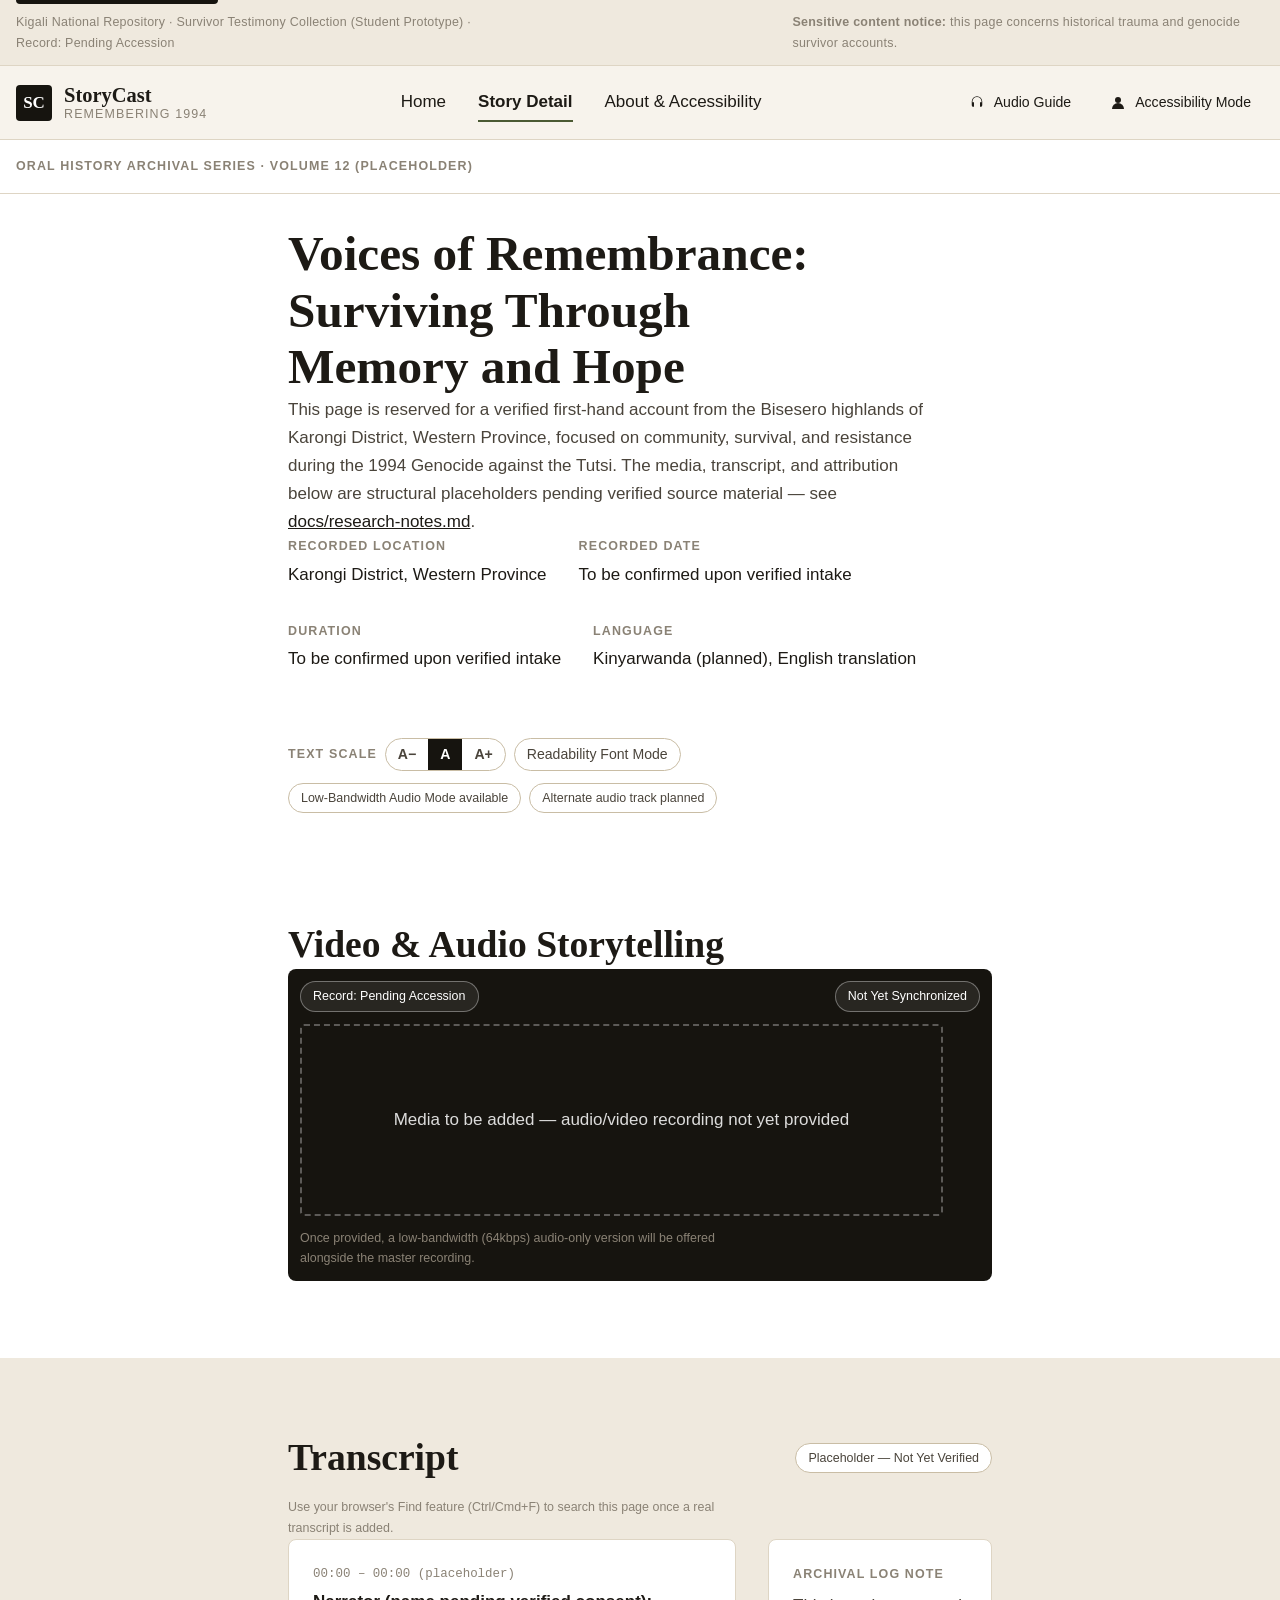
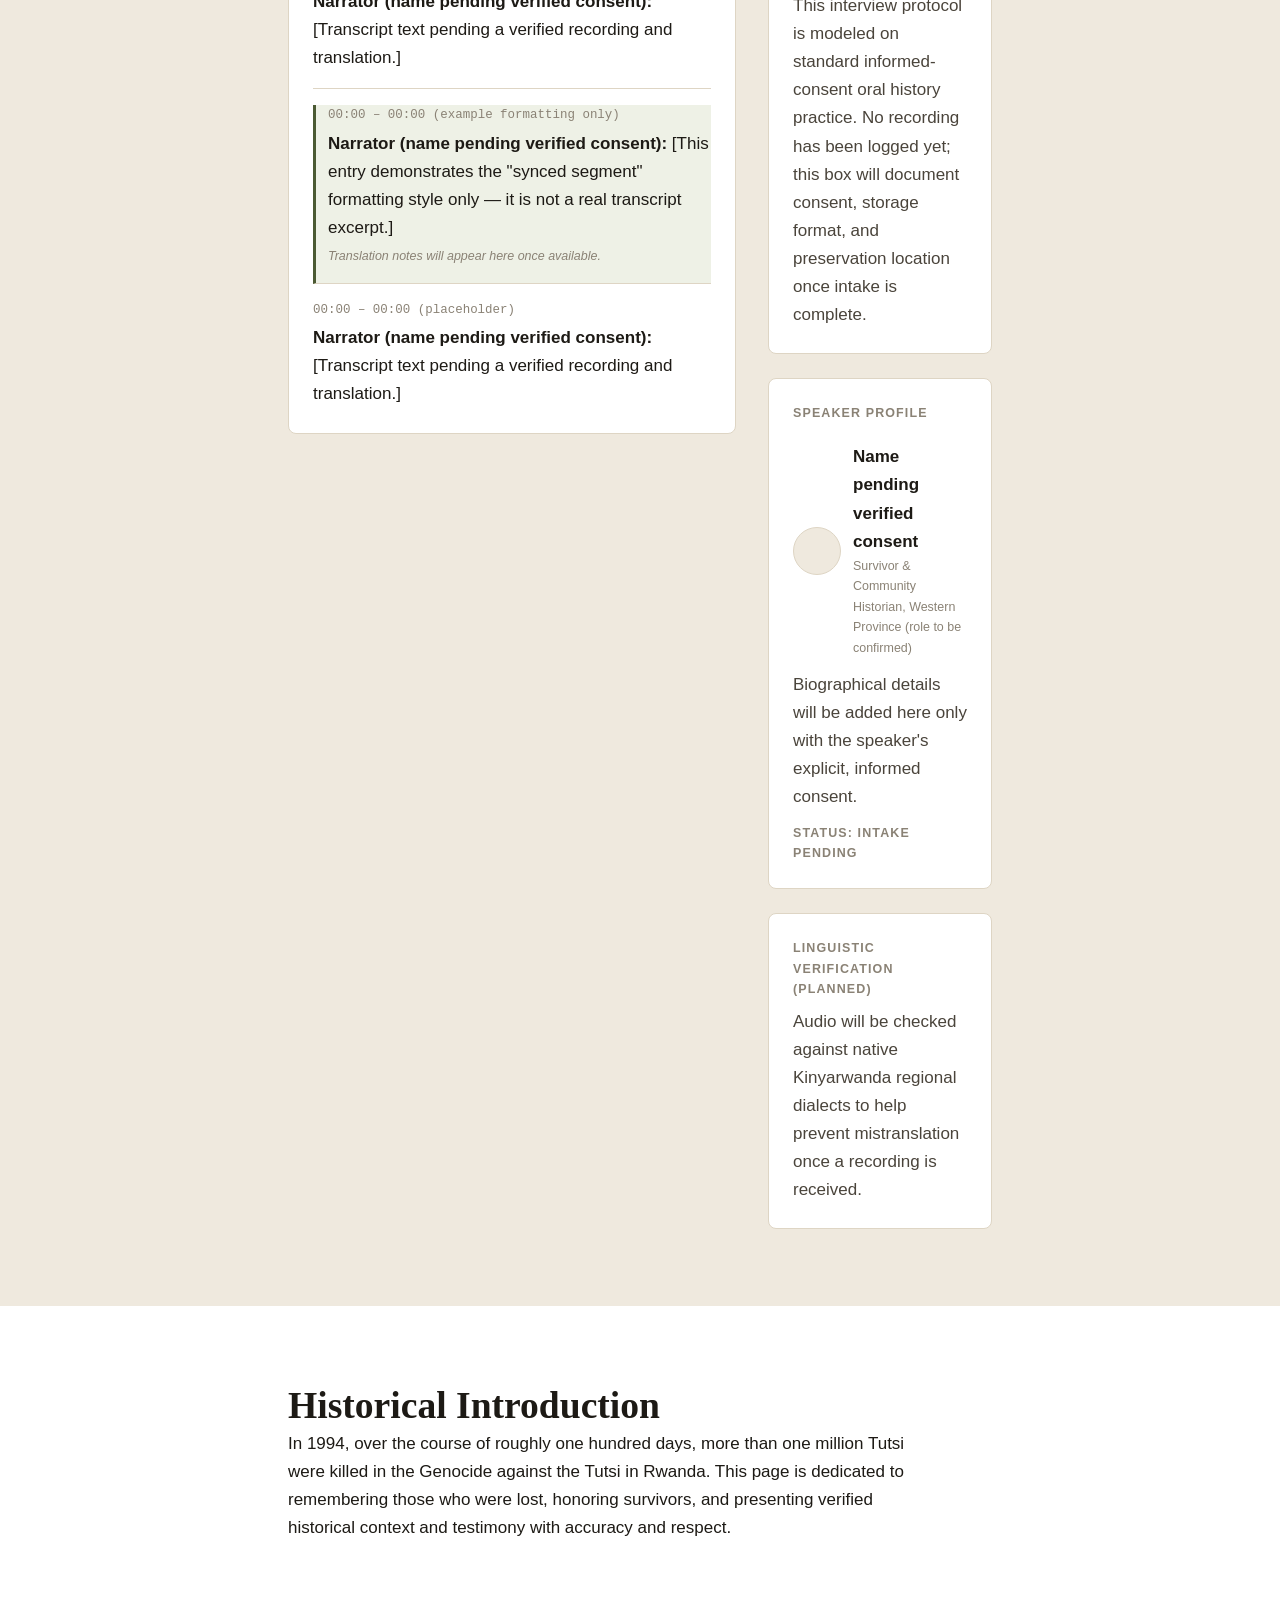
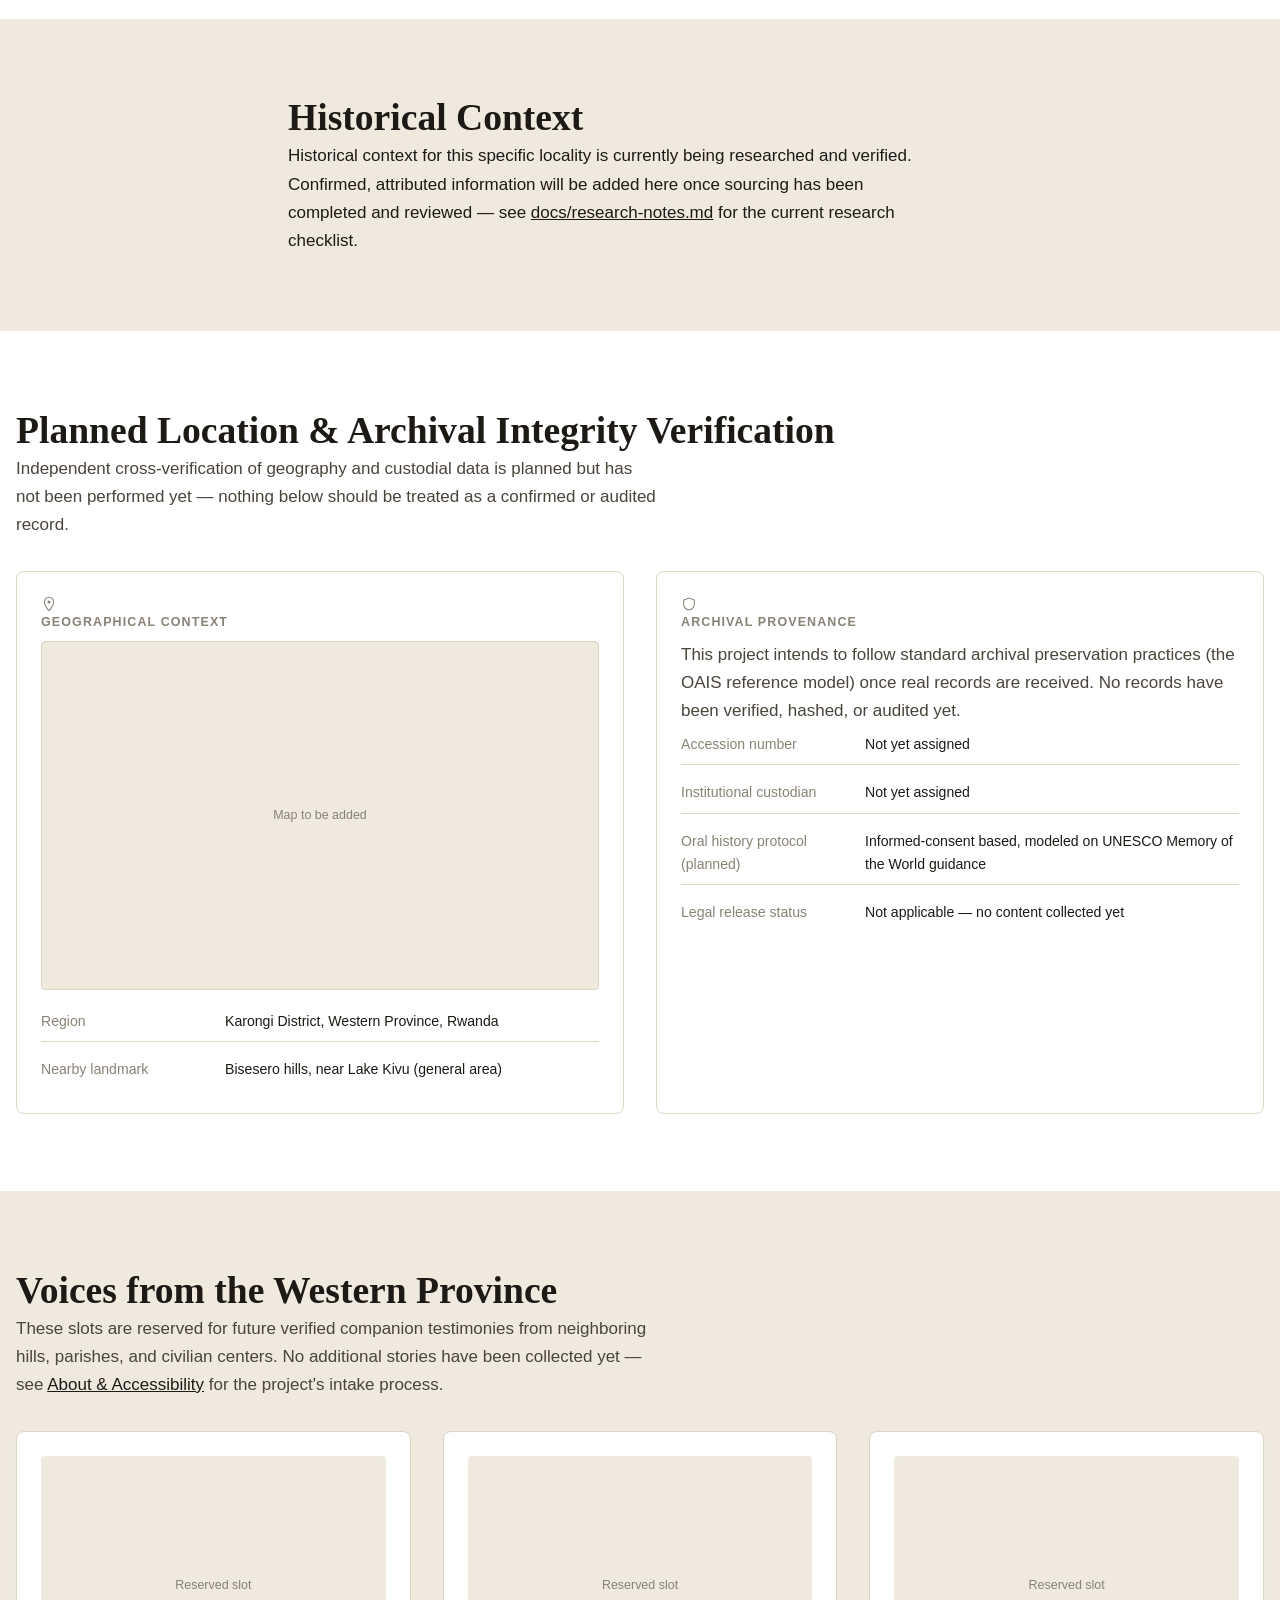
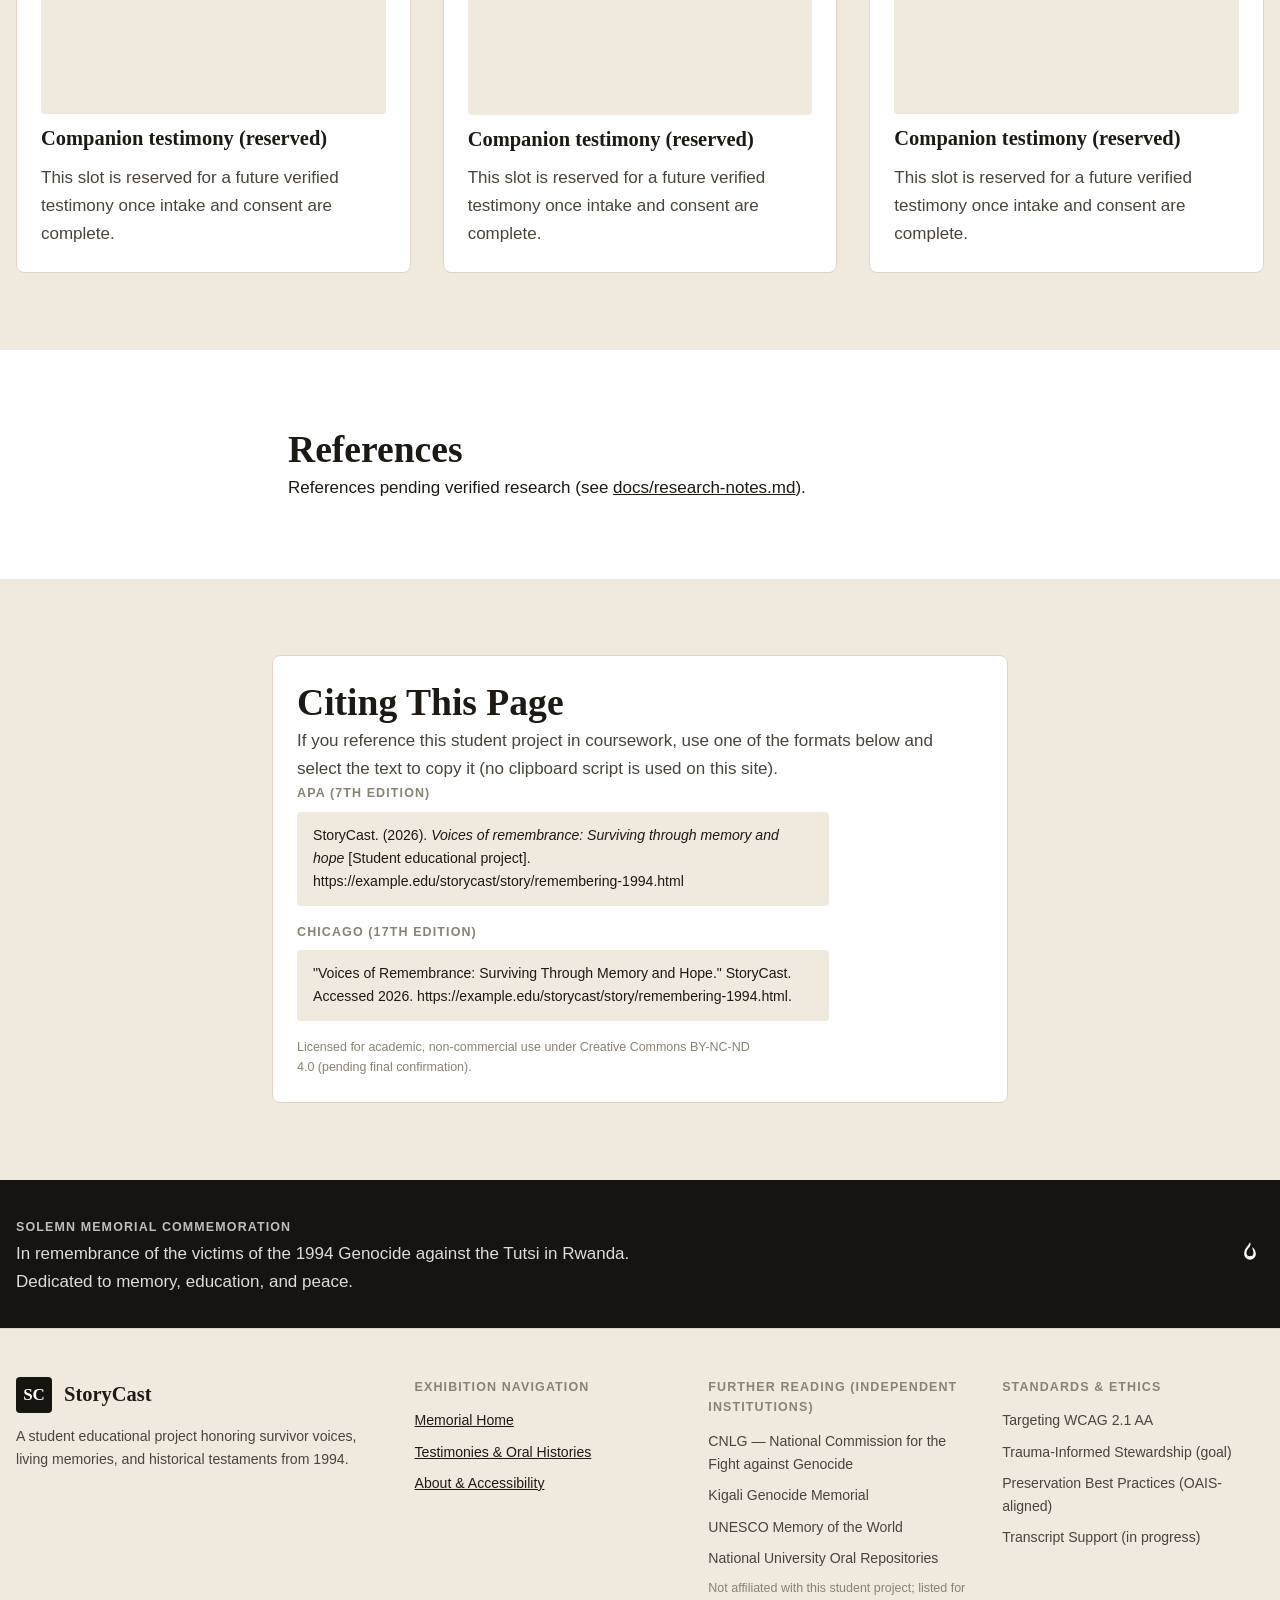
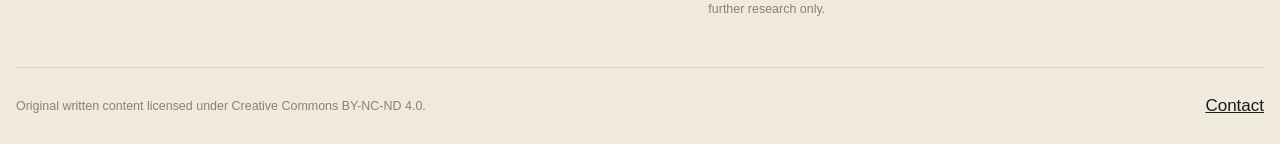
==== story/remembering-1994.html @ 451eb9bd "Genocide story casting" ====
<!DOCTYPE html>
<html lang="en">
<head>
  <meta charset="UTF-8">
  <meta name="viewport" content="width=device-width, initial-scale=1.0">
  <title>Voices of Remembrance: Surviving Through Memory and Hope — StoryCast</title>
  <meta name="description" content="Story Detail page for StoryCast: historical context, a prepared audio/video storytelling section, and a transcript template for a verified first-hand account from the 1994 Genocide against the Tutsi in Rwanda.">
  <link rel="stylesheet" href="../css/main.css">
</head>
<body>
  <a class="skip-link" href="#main-content">Skip to main content</a>

  <svg aria-hidden="true" focusable="false" class="sr-only">
    <symbol id="icon-headphones" viewBox="0 0 24 24"><path d="M12 3a7 7 0 0 0-7 7v5a2 2 0 0 0 2 2h1v-6H6v-1a6 6 0 0 1 12 0v1h-2v6h1a2 2 0 0 0 2-2v-5a7 7 0 0 0-7-7Z" fill="currentColor"/></symbol>
    <symbol id="icon-user" viewBox="0 0 24 24"><circle cx="12" cy="8" r="4" fill="currentColor"/><path d="M4 20a8 8 0 0 1 16 0Z" fill="currentColor"/></symbol>
    <symbol id="icon-play" viewBox="0 0 24 24"><path d="M8 5v14l11-7Z" fill="currentColor"/></symbol>
    <symbol id="icon-mappin" viewBox="0 0 24 24"><path d="M12 22s7-7.5 7-13a7 7 0 0 0-14 0c0 5.5 7 13 7 13Z" stroke="currentColor" stroke-width="1.6" fill="none"/><circle cx="12" cy="9" r="2.3" fill="currentColor"/></symbol>
    <symbol id="icon-shield" viewBox="0 0 24 24"><path d="M12 3 4 6v6c0 5 3.5 8 8 9 4.5-1 8-4 8-9V6Z" stroke="currentColor" stroke-width="1.6" fill="none"/></symbol>
    <symbol id="icon-mail" viewBox="0 0 24 24"><path d="M3 5h18v14H3Zm0 0 9 7 9-7" stroke="currentColor" stroke-width="1.6" fill="none"/></symbol>
    <symbol id="icon-flame" viewBox="0 0 24 24"><path d="M12 2c2 4-3 5-3 9a3 3 0 0 0 6 0c0-2-1-3-1-5 1 1 3 3 3 6a5 5 0 0 1-10 0c0-5 3-6 5-10Z" fill="currentColor"/></symbol>
  </svg>

  <div class="ribbon">
    <div class="ribbon__inner container">
      <p class="ribbon__text">Kigali National Repository · Survivor Testimony Collection (Student Prototype) · Record: Pending Accession</p>
      <p class="ribbon__text"><strong>Sensitive content notice:</strong> this page concerns historical trauma and genocide survivor accounts.</p>
    </div>
  </div>

  <header class="site-header">
    <div class="site-header__inner container">
      <a class="brand" href="../index.html">
        <span class="brand__mark" aria-hidden="true">SC</span>
        <span class="brand__text">
          <span class="brand__name">StoryCast</span>
          <span class="brand__subtitle">Remembering 1994</span>
        </span>
      </a>
      <nav class="site-nav" aria-label="Primary">
        <ul class="site-nav__list">
          <li><a class="site-nav__link" href="../index.html">Home</a></li>
          <li><a class="site-nav__link" href="remembering-1994.html" aria-current="page">Story Detail</a></li>
          <li><a class="site-nav__link" href="../about.html">About &amp; Accessibility</a></li>
        </ul>
      </nav>
      <div class="header-utilities">
        <a class="utility-link" href="#media-player">
          <svg class="icon" width="18" height="18" aria-hidden="true"><use href="#icon-headphones"></use></svg>
          Audio Guide
        </a>
        <input type="checkbox" id="a11y-mode-toggle" class="control-input">
        <label class="utility-link" for="a11y-mode-toggle">
          <svg class="icon" width="18" height="18" aria-hidden="true"><use href="#icon-user"></use></svg>
          Accessibility Mode
        </label>
      </div>
    </div>
  </header>

  <main id="main-content">
    <div class="breadcrumb container">
      <p class="label">Oral History Archival Series · Volume 12 (placeholder)</p>
    </div>

    <!-- Story title -->
    <section class="section section--tight container container--narrow" aria-labelledby="story-heading">
      <h1 id="story-heading">Voices of Remembrance: Surviving Through Memory and Hope</h1>
      <p class="hero__lead">
        This page is reserved for a verified first-hand account from the
        Bisesero highlands of Karongi District, Western Province, focused on
        community, survival, and resistance during the 1994 Genocide against
        the Tutsi. The media, transcript, and attribution below are
        structural placeholders pending verified source material — see
        <a href="../docs/research-notes.md">docs/research-notes.md</a>.
      </p>
      <dl class="story-meta">
        <div class="story-meta__item">
          <dt class="label">Recorded Location</dt>
          <dd>Karongi District, Western Province</dd>
        </div>
        <div class="story-meta__item">
          <dt class="label">Recorded Date</dt>
          <dd>To be confirmed upon verified intake</dd>
        </div>
        <div class="story-meta__item">
          <dt class="label">Duration</dt>
          <dd>To be confirmed upon verified intake</dd>
        </div>
        <div class="story-meta__item">
          <dt class="label">Language</dt>
          <dd>Kinyarwanda (planned), English translation</dd>
        </div>
      </dl>
    </section>

    <!-- Accessibility controls -->
    <section class="section--tight container container--narrow">
      <div class="accessibility-controls">
        <div class="accessibility-controls__group">
          <span class="label" id="text-scale-label">Text Scale</span>
          <div class="segmented-control" role="radiogroup" aria-labelledby="text-scale-label">
            <input type="radio" name="text-scale" id="text-scale-sm" class="control-input">
            <label class="segmented-control__label" for="text-scale-sm">A−</label>
            <input type="radio" name="text-scale" id="text-scale-md" class="control-input" checked>
            <label class="segmented-control__label" for="text-scale-md">A</label>
            <input type="radio" name="text-scale" id="text-scale-lg" class="control-input">
            <label class="segmented-control__label" for="text-scale-lg">A+</label>
          </div>
          <input type="checkbox" id="readable-font-toggle" class="control-input">
          <label class="toggle-chip" for="readable-font-toggle">Readability Font Mode</label>
        </div>
        <div class="accessibility-controls__group">
          <span class="chip">Low-Bandwidth Audio Mode available</span>
          <span class="chip">Alternate audio track planned</span>
        </div>
      </div>
    </section>

    <!-- Media player -->
    <section class="section container container--narrow" aria-labelledby="media-heading" id="media-player">
      <h2 id="media-heading">Video &amp; Audio Storytelling</h2>
      <div class="media-player">
        <div class="media-panel">
          <div class="media-panel__badges">
            <span class="chip chip--on-dark">Record: Pending Accession</span>
            <span class="chip chip--on-dark">Not Yet Synchronized</span>
          </div>
          <p class="media-placeholder">Media to be added — audio/video recording not yet provided</p>
          <!--
            TODO (media): Insert the verified video source once provided.
            TODO (captions): Add a WebVTT caption file to ../assets/captions/
            and reference it via the <track> element below. Do not enable
            this markup until both files are verified.

            <video controls preload="metadata" poster="../assets/images/TODO-poster.jpg">
              <source src="../assets/video/TODO-remembering-1994.mp4" type="video/mp4">
              <track kind="captions" src="../assets/captions/TODO-remembering-1994.vtt" srclang="en" label="English captions" default>
              <p>Your browser does not support the video element. A full transcript is available below.</p>
            </video>

            TODO (audio alternative):
            <audio controls preload="metadata">
              <source src="../assets/audio/TODO-remembering-1994.mp3" type="audio/mpeg">
              <p>Your browser does not support the audio element. A full transcript is available below.</p>
            </audio>
          -->
          <p class="media-panel__note">
            <span>Once provided, a low-bandwidth (64kbps) audio-only version will be offered alongside the master recording.</span>
          </p>
        </div>
      </div>
    </section>

    <!-- Transcript -->
    <section class="section section--muted" aria-labelledby="transcript-heading">
      <div class="container container--narrow">
        <div class="section-kicker">
          <h2 id="transcript-heading">Transcript</h2>
          <span class="chip">Placeholder — Not Yet Verified</span>
        </div>
        <p class="transcript__find-hint">Use your browser's Find feature (Ctrl/Cmd+F) to search this page once a real transcript is added.</p>

        <div class="transcript-layout">
          <div class="transcript">
            <div class="transcript__body">
              <article class="transcript__entry">
                <span class="transcript__time">00:00 – 00:00 (placeholder)</span>
                <p><span class="transcript__speaker">Narrator (name pending verified consent):</span> [Transcript text pending a verified recording and translation.]</p>
              </article>
              <article class="transcript__entry transcript__entry--synced">
                <span class="transcript__time">00:00 – 00:00 (example formatting only)</span>
                <p><span class="transcript__speaker">Narrator (name pending verified consent):</span> [This entry demonstrates the "synced segment" formatting style only — it is not a real transcript excerpt.]</p>
                <span class="transcript__translation-note">Translation notes will appear here once available.</span>
              </article>
              <article class="transcript__entry">
                <span class="transcript__time">00:00 – 00:00 (placeholder)</span>
                <p><span class="transcript__speaker">Narrator (name pending verified consent):</span> [Transcript text pending a verified recording and translation.]</p>
              </article>
            </div>
          </div>

          <div class="transcript-layout__aside">
            <aside class="aside-box" aria-labelledby="archival-log-title">
              <p class="aside-box__title" id="archival-log-title">Archival Log Note</p>
              <p class="card__text">
                This interview protocol is modeled on standard informed-consent
                oral history practice. No recording has been logged yet; this
                box will document consent, storage format, and preservation
                location once intake is complete.
              </p>
            </aside>

            <aside class="aside-box speaker-profile" aria-labelledby="speaker-profile-title">
              <p class="aside-box__title" id="speaker-profile-title">Speaker Profile</p>
              <div class="speaker-profile__header">
                <span class="speaker-profile__avatar" aria-hidden="true"></span>
                <div>
                  <p class="speaker-profile__name">Name pending verified consent</p>
                  <p class="speaker-profile__role">Survivor &amp; Community Historian, Western Province (role to be confirmed)</p>
                </div>
              </div>
              <p class="card__text">
                Biographical details will be added here only with the
                speaker's explicit, informed consent.
              </p>
              <p class="label">Status: intake pending</p>
            </aside>

            <aside class="aside-box" aria-labelledby="linguistic-verification-title">
              <p class="aside-box__title" id="linguistic-verification-title">Linguistic Verification (Planned)</p>
              <p class="card__text">
                Audio will be checked against native Kinyarwanda regional
                dialects to help prevent mistranslation once a recording is
                received.
              </p>
            </aside>
          </div>
        </div>
      </div>
    </section>

    <!-- Historical introduction & context -->
    <section class="section container container--narrow" aria-labelledby="intro-heading">
      <h2 id="intro-heading">Historical Introduction</h2>
      <p>
        In 1994, over the course of roughly one hundred days, more than one
        million Tutsi were killed in the Genocide against the Tutsi in
        Rwanda. This page is dedicated to remembering those who were lost,
        honoring survivors, and presenting verified historical context and
        testimony with accuracy and respect.
      </p>
    </section>

    <section class="section section--muted" id="context" aria-labelledby="context-heading">
      <div class="container container--narrow">
        <h2 id="context-heading">Historical Context</h2>
        <p>
          Historical context for this specific locality is currently being
          researched and verified. Confirmed, attributed information will be
          added here once sourcing has been completed and reviewed — see
          <a href="../docs/research-notes.md">docs/research-notes.md</a> for
          the current research checklist.
        </p>
      </div>
    </section>

    <!-- Verification -->
    <section class="section container" aria-labelledby="verify-heading">
      <h2 id="verify-heading">Planned Location &amp; Archival Integrity Verification</h2>
      <p class="hero__lead">
        Independent cross-verification of geography and custodial data is
        planned but has not been performed yet — nothing below should be
        treated as a confirmed or audited record.
      </p>
      <div class="verify-grid">
        <div class="aside-box">
          <p class="aside-box__title">
            <svg class="icon" width="16" height="16" aria-hidden="true"><use href="#icon-mappin"></use></svg>
            Geographical Context
          </p>
          <div class="verify-card__map">Map to be added</div>
          <dl class="meta-list">
            <div class="meta-list__row"><dt>Region</dt><dd>Karongi District, Western Province, Rwanda</dd></div>
            <div class="meta-list__row"><dt>Nearby landmark</dt><dd>Bisesero hills, near Lake Kivu (general area)</dd></div>
          </dl>
        </div>
        <div class="aside-box">
          <p class="aside-box__title">
            <svg class="icon" width="16" height="16" aria-hidden="true"><use href="#icon-shield"></use></svg>
            Archival Provenance
          </p>
          <p class="card__text">
            This project intends to follow standard archival preservation
            practices (the OAIS reference model) once real records are
            received. No records have been verified, hashed, or audited yet.
          </p>
          <dl class="meta-list">
            <div class="meta-list__row"><dt>Accession number</dt><dd>Not yet assigned</dd></div>
            <div class="meta-list__row"><dt>Institutional custodian</dt><dd>Not yet assigned</dd></div>
            <div class="meta-list__row"><dt>Oral history protocol (planned)</dt><dd>Informed-consent based, modeled on UNESCO Memory of the World guidance</dd></div>
            <div class="meta-list__row"><dt>Legal release status</dt><dd>Not applicable — no content collected yet</dd></div>
          </dl>
        </div>
      </div>
    </section>

    <!-- Related content -->
    <section class="section section--muted" aria-labelledby="related-heading">
      <div class="container">
        <h2 id="related-heading">Voices from the Western Province</h2>
        <p class="hero__lead">
          These slots are reserved for future verified companion testimonies
          from neighboring hills, parishes, and civilian centers. No
          additional stories have been collected yet — see
          <a href="../about.html">About &amp; Accessibility</a> for the
          project's intake process.
        </p>
        <div class="card-grid">
          <article class="card">
            <div class="related-card__media">Reserved slot</div>
            <h3 class="card__title">Companion testimony (reserved)</h3>
            <p class="card__text">This slot is reserved for a future verified testimony once intake and consent are complete.</p>
          </article>
          <article class="card">
            <div class="related-card__media">Reserved slot</div>
            <h3 class="card__title">Companion testimony (reserved)</h3>
            <p class="card__text">This slot is reserved for a future verified testimony once intake and consent are complete.</p>
          </article>
          <article class="card">
            <div class="related-card__media">Reserved slot</div>
            <h3 class="card__title">Companion testimony (reserved)</h3>
            <p class="card__text">This slot is reserved for a future verified testimony once intake and consent are complete.</p>
          </article>
        </div>
      </div>
    </section>

    <!-- Historical references -->
    <section class="section container container--narrow" aria-labelledby="references-heading">
      <h2 id="references-heading">References</h2>
      <ul class="reference-list">
        <li>References pending verified research (see <a href="../docs/research-notes.md">docs/research-notes.md</a>).</li>
      </ul>
    </section>

    <!-- Citation -->
    <section class="section section--muted" aria-labelledby="citation-heading">
      <div class="container container--narrow aside-box">
        <h2 id="citation-heading">Citing This Page</h2>
        <p class="card__text">
          If you reference this student project in coursework, use one of the
          formats below and select the text to copy it (no clipboard script
          is used on this site).
        </p>
        <div class="citation-block__format">
          <span class="citation-block__label">APA (7th edition)</span>
          <p class="citation-block__text">StoryCast. (2026). <em>Voices of remembrance: Surviving through memory and hope</em> [Student educational project]. https://example.edu/storycast/story/remembering-1994.html</p>
        </div>
        <div class="citation-block__format">
          <span class="citation-block__label">Chicago (17th edition)</span>
          <p class="citation-block__text">"Voices of Remembrance: Surviving Through Memory and Hope." StoryCast. Accessed 2026. https://example.edu/storycast/story/remembering-1994.html.</p>
        </div>
        <p class="filter-bar__note">Licensed for academic, non-commercial use under Creative Commons BY-NC-ND 4.0 (pending final confirmation).</p>
      </div>
    </section>

    <section class="commemoration-banner">
      <div class="commemoration-banner__inner container section--tight">
        <div>
          <p class="label label--on-dark">Solemn Memorial Commemoration</p>
          <p class="commemoration-banner__text">
            In remembrance of the victims of the 1994 Genocide against the
            Tutsi in Rwanda. Dedicated to memory, education, and peace.
          </p>
        </div>
        <svg class="icon" width="28" height="28" aria-hidden="true"><use href="#icon-flame"></use></svg>
      </div>
    </section>
  </main>

  <footer class="site-footer">
    <div class="container">
      <div class="site-footer__inner">
        <div>
          <a class="brand" href="../index.html">
            <span class="brand__mark" aria-hidden="true">SC</span>
            <span class="brand__text"><span class="brand__name">StoryCast</span></span>
          </a>
          <p class="site-footer__tagline">
            A student educational project honoring survivor voices, living
            memories, and historical testaments from 1994.
          </p>
        </div>
        <div>
          <p class="site-footer__heading">Exhibition Navigation</p>
          <ul class="site-footer__links">
            <li><a href="../index.html">Memorial Home</a></li>
            <li><a href="remembering-1994.html">Testimonies &amp; Oral Histories</a></li>
            <li><a href="../about.html">About &amp; Accessibility</a></li>
          </ul>
        </div>
        <div>
          <p class="site-footer__heading">Further Reading (Independent Institutions)</p>
          <ul class="site-footer__links">
            <li>CNLG — National Commission for the Fight against Genocide</li>
            <li>Kigali Genocide Memorial</li>
            <li>UNESCO Memory of the World</li>
            <li>National University Oral Repositories</li>
          </ul>
          <p class="filter-bar__note">Not affiliated with this student project; listed for further research only.</p>
        </div>
        <div>
          <p class="site-footer__heading">Standards &amp; Ethics</p>
          <ul class="site-footer__links">
            <li>Targeting WCAG 2.1 AA</li>
            <li>Trauma-Informed Stewardship (goal)</li>
            <li>Preservation Best Practices (OAIS-aligned)</li>
            <li>Transcript Support (in progress)</li>
          </ul>
        </div>
      </div>
      <div class="site-footer__legal">
        <p class="site-footer__legal-text">Original written content licensed under Creative Commons BY-NC-ND 4.0.</p>
        <div class="site-footer__legal-links">
          <a href="mailto:storycast-project@example.edu">Contact</a>
        </div>
      </div>
    </div>
  </footer>
</body>
</html>
---- css/main.css ----
@layer reset {
  *,
  *::before,
  *::after {
    box-sizing: border-box;
  }
  * {
    margin: 0;
    padding: 0;
  }
  html {
    -webkit-text-size-adjust: 100%;
    text-size-adjust: 100%;
  }
  body {
    min-height: 100vh;
  }
  img,
  picture,
  video,
  audio,
  canvas,
  svg {
    display: block;
    max-width: 100%;
    height: auto;
  }
  input,
  button,
  textarea,
  select {
    font: inherit;
  }
  ul[class],
  ol[class] {
    list-style: none;
  }
  fieldset {
    min-width: 0;
  }
  a:not([class]) {
    text-decoration-skip-ink: auto;
  }
}
@layer base {
  :root {
    --color-cream: #f7f3ec;
    --color-cream-deep: #efe9de;
    --color-white: #ffffff;
    --color-ink: #1d1a15;
    --color-ink-soft: #4a443b;
    --color-stone: #8a8275;
    --color-border: #ded5c4;
    --color-border-strong: #c9bda5;
    --color-near-black: #16140f;
    --color-accent: #4b5a33;
    --color-accent-contrast: #ffffff;
    --color-accent-bg: #eef1e6;
    --color-bg: var(--color-cream);
    --color-bg-muted: var(--color-cream-deep);
    --color-bg-surface: var(--color-white);
    --color-bg-inverse: var(--color-near-black);
    --color-text: var(--color-ink);
    --color-text-muted: var(--color-ink-soft);
    --color-text-faint: var(--color-stone);
    --color-text-inverse: var(--color-white);
    --color-link: var(--color-ink);
    --color-button-bg: var(--color-near-black);
    --color-button-text: var(--color-white);
    --color-focus: #1a73e8;
  }
}
@layer base {
  :root {
    --font-family-base: -apple-system, BlinkMacSystemFont, "Segoe UI", Roboto,
      Helvetica, Arial, sans-serif;
    --font-family-heading: Georgia, "Iowan Old Style", "Palatino Linotype",
      "Book Antiqua", serif;
    --font-family-mono: ui-monospace, "SFMono-Regular", Menlo, Consolas,
      monospace;
    --font-family-readable: Verdana, Tahoma, "Trebuchet MS", sans-serif;
    --font-size-xs: clamp(0.72rem, 0.7rem + 0.1vw, 0.8rem);
    --font-size-sm: clamp(0.82rem, 0.8rem + 0.1vw, 0.9rem);
    --font-size-base: clamp(1rem, 0.97rem + 0.15vw, 1.0625rem);
    --font-size-md: clamp(1.125rem, 1.08rem + 0.25vw, 1.3rem);
    --font-size-lg: clamp(1.375rem, 1.3rem + 0.4vw, 1.65rem);
    --font-size-xl: clamp(1.75rem, 1.55rem + 1vw, 2.5rem);
    --font-size-xxl: clamp(2.1rem, 1.8rem + 1.6vw, 3.1rem);
    --line-height-tight: 1.15;
    --line-height-heading: 1.25;
    --line-height-base: 1.65;
    --font-weight-regular: 400;
    --font-weight-medium: 500;
    --font-weight-semibold: 600;
    --font-weight-bold: 700;
    --letter-spacing-label: 0.09em;
    --user-font-scale: 1;
  }
  html {
    font-family: var(--font-family-base);
    font-size: 100%;
  }
  body {
    font-family: var(--font-family-base);
    font-size: calc(var(--font-size-base) * var(--user-font-scale));
    line-height: var(--line-height-base);
    font-weight: var(--font-weight-regular);
    color: var(--color-text);
  }
  h1,
  h2,
  h3,
  h4,
  h5,
  h6 {
    font-family: var(--font-family-heading);
    line-height: var(--line-height-heading);
    font-weight: var(--font-weight-bold);
    color: var(--color-text);
    text-wrap: balance;
  }
  h1 {
    font-size: var(--font-size-xxl);
    line-height: var(--line-height-tight);
  }
  h2 {
    font-size: var(--font-size-xl);
  }
  h3 {
    font-size: var(--font-size-lg);
  }
  h4 {
    font-size: var(--font-size-md);
    font-family: var(--font-family-base);
    font-weight: var(--font-weight-semibold);
  }
  p,
  li,
  dd {
    max-width: 68ch;
  }
  a {
    color: var(--color-link);
  }
  .label {
    display: inline-block;
    font-size: var(--font-size-xs);
    font-weight: var(--font-weight-semibold);
    letter-spacing: var(--letter-spacing-label);
    text-transform: uppercase;
    color: var(--color-text-faint);
  }
  .label--on-dark {
    color: rgba(255, 255, 255, 0.72);
  }
}
@layer base {
  :root {
    --space-1: 0.25rem;
    --space-2: 0.5rem;
    --space-3: 0.75rem;
    --space-4: 1rem;
    --space-5: 1.5rem;
    --space-6: 2rem;
    --space-7: 3rem;
    --space-8: 4rem;
    --space-9: 6rem;
    --space-section-y: clamp(var(--space-7), 6vw, var(--space-9));
    --space-ribbon-y: var(--space-3);
    --gap-xs: var(--space-2);
    --gap-sm: var(--space-3);
    --gap-md: var(--space-5);
    --gap-lg: var(--space-6);
    --container-width-wide: 80rem;
    --container-width-narrow: 46rem;
    --container-padding-inline: var(--space-4);
    --radius-sm: 0.25rem;
    --radius-md: 0.5rem;
    --radius-pill: 999px;
  }
}
@layer layout {
  .container {
    width: 100%;
    max-width: var(--container-width-wide);
    margin-inline: auto;
    padding-inline: var(--container-padding-inline);
  }
  .container--narrow {
    max-width: var(--container-width-narrow);
  }
  .section {
    padding-block: var(--space-section-y);
  }
  .section--muted {
    background-color: var(--color-bg-muted);
  }
  .section--tight {
    padding-block: var(--space-6);
  }
  .ribbon {
    background-color: var(--color-bg-muted);
    border-bottom: 1px solid var(--color-border);
  }
  .ribbon__inner {
    display: flex;
    flex-wrap: wrap;
    align-items: center;
    justify-content: space-between;
    gap: var(--gap-xs) var(--gap-md);
    padding-block: var(--space-ribbon-y);
  }
  .site-header {
    border-bottom: 1px solid var(--color-border);
    background-color: var(--color-bg);
  }
  .site-header__inner {
    display: flex;
    flex-wrap: wrap;
    align-items: center;
    justify-content: space-between;
    gap: var(--gap-sm) var(--gap-lg);
    padding-block: var(--space-4);
  }
  .site-nav__list {
    display: flex;
    flex-wrap: wrap;
    gap: var(--gap-sm) var(--gap-lg);
  }
  .header-utilities {
    display: flex;
    flex-wrap: wrap;
    align-items: center;
    gap: var(--gap-sm);
  }
  .breadcrumb {
    display: flex;
    flex-wrap: wrap;
    align-items: center;
    justify-content: space-between;
    gap: var(--gap-xs);
    padding-block: var(--space-4);
    border-bottom: 1px solid var(--color-border);
  }
  .hero {
    display: flex;
    flex-direction: column;
    gap: var(--gap-md);
    max-width: 44rem;
  }
  .hero__actions {
    display: flex;
    flex-wrap: wrap;
    gap: var(--gap-sm);
  }
  .filter-bar {
    display: flex;
    flex-wrap: wrap;
    gap: var(--gap-sm);
    align-items: stretch;
  }
  .filter-bar__field {
    flex: 1 1 10rem;
  }
  .active-filters {
    display: flex;
    flex-wrap: wrap;
    align-items: center;
    justify-content: space-between;
    gap: var(--gap-sm);
    margin-top: var(--space-4);
  }
  .active-filters__chips {
    display: flex;
    flex-wrap: wrap;
    align-items: center;
    gap: var(--gap-xs);
  }
  .card-grid {
    container-type: inline-size;
    container-name: card-grid;
    display: grid;
    grid-template-columns: 1fr;
    gap: var(--gap-lg);
    margin-top: var(--space-6);
  }
  @media (min-width: 48rem) {
    .card-grid {
      grid-template-columns: repeat(2, 1fr);
    }
  }
  @media (min-width: 72rem) {
    .card-grid {
      grid-template-columns: repeat(3, 1fr);
    }
  }
  .card-grid > * {
    min-width: 0;
  }
  @media (min-width: 72rem) {
    .card-grid--two {
      grid-template-columns: repeat(2, 1fr);
    }
  }
  .featured-media {
    display: grid;
    grid-template-columns: 1fr;
    gap: var(--gap-lg);
    background-color: var(--color-bg-surface);
    border: 1px solid var(--color-border);
    border-radius: var(--radius-md);
    padding: var(--space-5);
  }
  @media (min-width: 64rem) {
    .featured-media {
      grid-template-columns: 1.1fr 1fr;
      padding: var(--space-6);
    }
  }
  .featured-media__meta {
    display: flex;
    flex-direction: column;
    gap: var(--gap-sm);
  }
  .section-kicker {
    display: flex;
    flex-wrap: wrap;
    align-items: center;
    justify-content: space-between;
    gap: var(--gap-xs);
    margin-bottom: var(--space-4);
  }
  .pullquote-banner {
    max-width: 40rem;
    margin-inline: auto;
    text-align: center;
    display: flex;
    flex-direction: column;
    align-items: center;
    gap: var(--gap-md);
  }
  .pullquote-banner__actions {
    display: flex;
    flex-wrap: wrap;
    justify-content: center;
    gap: var(--gap-sm);
  }
  .commemoration-banner__inner {
    display: flex;
    flex-wrap: wrap;
    align-items: center;
    justify-content: space-between;
    gap: var(--gap-md);
  }
  .site-footer__inner {
    display: grid;
    grid-template-columns: 1fr;
    gap: var(--gap-lg);
    padding-block: var(--space-7);
  }
  @media (min-width: 48rem) {
    .site-footer__inner {
      grid-template-columns: 1.4fr 1fr 1fr 1fr;
    }
  }
  .site-footer__legal {
    display: flex;
    flex-wrap: wrap;
    align-items: center;
    justify-content: space-between;
    gap: var(--gap-sm);
    padding-block: var(--space-5);
    border-top: 1px solid var(--color-border);
  }
  .site-footer__legal-links {
    display: flex;
    flex-wrap: wrap;
    gap: var(--gap-sm);
  }
  .story-meta {
    display: flex;
    flex-wrap: wrap;
    gap: var(--gap-lg);
  }
  .accessibility-controls {
    display: flex;
    flex-wrap: wrap;
    align-items: center;
    justify-content: space-between;
    gap: var(--gap-sm);
  }
  .accessibility-controls__group {
    display: flex;
    flex-wrap: wrap;
    align-items: center;
    gap: var(--gap-xs);
  }
  .media-player {
    display: flex;
    flex-direction: column;
    gap: var(--space-4);
  }
  .transcript-layout {
    display: grid;
    grid-template-columns: 1fr;
    gap: var(--gap-lg);
  }
  @media (min-width: 64rem) {
    .transcript-layout {
      grid-template-columns: 2fr 1fr;
      align-items: start;
    }
  }
  .transcript-layout__aside {
    display: flex;
    flex-direction: column;
    gap: var(--gap-md);
  }
  .verify-grid {
    display: grid;
    grid-template-columns: 1fr;
    gap: var(--gap-lg);
    margin-top: var(--space-6);
  }
  @media (min-width: 56rem) {
    .verify-grid {
      grid-template-columns: repeat(2, 1fr);
    }
  }
  .mission-split {
    display: grid;
    grid-template-columns: 1fr;
    gap: var(--gap-lg);
    margin-top: var(--space-6);
  }
  @media (min-width: 64rem) {
    .mission-split {
      grid-template-columns: 1fr 1.3fr;
    }
  }
  .pillar-list {
    display: flex;
    flex-direction: column;
    gap: var(--gap-md);
  }
  .pillar {
    display: flex;
    gap: var(--gap-sm);
  }
  .feedback-form {
    display: grid;
    grid-template-columns: 1fr;
    gap: var(--gap-md);
  }
  @media (min-width: 48rem) {
    .feedback-form {
      grid-template-columns: 1fr 1fr;
    }
  }
  @media (min-width: 48rem) {
    .feedback-form__full {
      grid-column: 1/-1;
    }
  }
  .partners-row {
    display: flex;
    flex-wrap: wrap;
    gap: var(--gap-lg);
    align-items: center;
    margin-top: var(--space-5);
  }
  .advisory-heading {
    margin-top: var(--space-8);
  }
  .advisory-grid {
    display: grid;
    grid-template-columns: 1fr;
    gap: var(--gap-lg);
    margin-top: var(--space-6);
  }
  @media (min-width: 48rem) {
    .advisory-grid {
      grid-template-columns: repeat(2, 1fr);
    }
  }
  @media (min-width: 72rem) {
    .advisory-grid {
      grid-template-columns: repeat(4, 1fr);
    }
  }
}
@layer components {
  .ribbon__text {
    font-size: var(--font-size-xs);
    color: var(--color-text-faint);
    letter-spacing: 0.02em;
  }
  .brand {
    display: inline-flex;
    align-items: center;
    gap: var(--space-3);
    text-decoration: none;
    color: var(--color-text);
  }
  .brand__mark {
    display: inline-flex;
    align-items: center;
    justify-content: center;
    width: 2.25rem;
    height: 2.25rem;
    border-radius: var(--radius-sm);
    background-color: var(--color-near-black);
    color: var(--color-white);
    font-family: var(--font-family-heading);
    font-weight: var(--font-weight-bold);
    flex-shrink: 0;
  }
  .brand__text {
    display: flex;
    flex-direction: column;
    line-height: 1.15;
  }
  .brand__name {
    font-family: var(--font-family-heading);
    font-weight: var(--font-weight-bold);
    font-size: var(--font-size-md);
  }
  .brand__subtitle {
    font-size: var(--font-size-xs);
    letter-spacing: var(--letter-spacing-label);
    text-transform: uppercase;
    color: var(--color-text-faint);
  }
  .site-nav__link {
    display: inline-block;
    padding-block: var(--space-1);
    color: var(--color-text);
    text-decoration: none;
    font-weight: var(--font-weight-medium);
    border-bottom: 2px solid transparent;
  }
  .site-nav__link:hover {
    border-bottom-color: var(--color-text);
  }
  .site-nav__link[aria-current=page] {
    font-weight: var(--font-weight-bold);
    border-bottom-color: var(--color-accent);
  }
  .utility-link {
    display: inline-flex;
    align-items: center;
    gap: var(--space-2);
    font-size: var(--font-size-sm);
    font-weight: var(--font-weight-medium);
    color: var(--color-text);
    text-decoration: none;
    padding: var(--space-2) var(--space-3);
    border-radius: var(--radius-pill);
    border: 1px solid transparent;
  }
  .utility-link:hover {
    border-color: var(--color-border-strong);
  }
  .utility-avatar {
    display: inline-flex;
    align-items: center;
    justify-content: center;
    width: 2rem;
    height: 2rem;
    border-radius: 50%;
    background-color: var(--color-bg-muted);
    border: 1px solid var(--color-border);
    font-size: var(--font-size-xs);
    font-weight: var(--font-weight-bold);
  }
  .breadcrumb__trail {
    display: flex;
    flex-wrap: wrap;
    gap: var(--space-2);
    align-items: center;
  }
  .btn {
    display: inline-flex;
    align-items: center;
    gap: var(--space-2);
    padding: var(--space-3) var(--space-5);
    border-radius: var(--radius-sm);
    border: 1.5px solid var(--color-near-black);
    font-weight: var(--font-weight-semibold);
    font-size: var(--font-size-sm);
    text-decoration: none;
    color: var(--color-text);
    background-color: transparent;
    cursor: pointer;
    line-height: 1.2;
  }
  .btn:hover {
    background-color: var(--color-bg-muted);
  }
  .btn[disabled], .btn[aria-disabled=true] {
    cursor: not-allowed;
    opacity: 0.55;
  }
  .btn[disabled]:hover, .btn[aria-disabled=true]:hover {
    background-color: transparent;
  }
  .btn--primary {
    background-color: var(--color-button-bg);
    color: var(--color-button-text);
  }
  .btn--primary:hover {
    opacity: 0.88;
    background-color: var(--color-button-bg);
  }
  .btn--small {
    padding: var(--space-2) var(--space-4);
    font-size: var(--font-size-xs);
  }
  .btn--icon {
    padding: var(--space-2);
    border-radius: 50%;
    line-height: 1;
  }
  .chip {
    display: inline-flex;
    align-items: center;
    gap: var(--space-1);
    padding: var(--space-1) var(--space-3);
    border-radius: var(--radius-pill);
    border: 1px solid var(--color-border-strong);
    font-size: var(--font-size-xs);
    font-weight: var(--font-weight-medium);
    color: var(--color-text-muted);
    background-color: var(--color-bg-surface);
  }
  .chip--accent {
    color: var(--color-accent);
    border-color: var(--color-accent);
    background-color: var(--color-accent-bg);
  }
  .chip--on-dark {
    color: var(--color-text-inverse);
    border-color: rgba(255, 255, 255, 0.35);
    background-color: rgba(255, 255, 255, 0.08);
  }
  .tag-row {
    display: flex;
    flex-wrap: wrap;
    gap: var(--space-2);
  }
  .hero__lead {
    color: var(--color-text-muted);
  }
  .media-figure {
    position: relative;
    border-radius: var(--radius-md);
    overflow: hidden;
    border: 1px solid var(--color-border);
  }
  * + .media-figure {
    margin-top: var(--space-6);
  }
  .media-figure__placeholder {
    display: flex;
    align-items: center;
    justify-content: center;
    min-height: 16rem;
    background: linear-gradient(135deg, #cfd6c1, #a9b48f);
    color: var(--color-near-black);
    font-weight: var(--font-weight-medium);
    text-align: center;
    padding: var(--space-5);
  }
  @media (min-width: 48rem) {
    .media-figure__placeholder {
      min-height: 22rem;
    }
  }
  .media-figure figcaption {
    position: absolute;
    inset-inline: 0;
    bottom: 0;
    display: flex;
    flex-wrap: wrap;
    justify-content: space-between;
    gap: var(--space-3);
    padding: var(--space-4) var(--space-5);
    background: linear-gradient(to top, rgba(10, 9, 6, 0.82), transparent);
    color: var(--color-white);
    font-size: var(--font-size-xs);
  }
  .media-figure__title {
    font-weight: var(--font-weight-semibold);
    font-size: var(--font-size-sm);
  }
  .field-label {
    display: block;
    font-size: var(--font-size-xs);
    font-weight: var(--font-weight-medium);
    color: var(--color-text-muted);
    margin-bottom: var(--space-1);
  }
  .field-control {
    width: 100%;
    padding: var(--space-3) var(--space-4);
    border: 1px solid var(--color-border-strong);
    border-radius: var(--radius-sm);
    background-color: var(--color-bg-surface);
    font-size: var(--font-size-sm);
    color: var(--color-text);
  }
  .field-control[disabled] {
    color: var(--color-text-faint);
    background-color: var(--color-bg-muted);
    cursor: not-allowed;
  }
  .filter-bar__note {
    font-size: var(--font-size-xs);
    color: var(--color-text-faint);
    margin-top: var(--space-2);
  }
  .active-filters__meta {
    font-size: var(--font-size-xs);
    color: var(--color-text-faint);
  }
  .card {
    display: flex;
    flex-direction: column;
    gap: var(--space-3);
    padding: var(--space-5);
    border: 1px solid var(--color-border);
    border-radius: var(--radius-md);
    background-color: var(--color-bg-surface);
  }
  .card__icon {
    display: inline-flex;
    align-items: center;
    justify-content: center;
    width: 2.5rem;
    height: 2.5rem;
    border-radius: var(--radius-sm);
    background-color: var(--color-bg-muted);
    font-size: var(--font-size-md);
  }
  .card__title {
    font-size: var(--font-size-md);
  }
  .card__text {
    color: var(--color-text-muted);
  }
  .card__link {
    font-weight: var(--font-weight-semibold);
    margin-top: auto;
  }
  .card__list {
    display: flex;
    flex-direction: column;
    gap: var(--space-2);
    font-size: var(--font-size-sm);
    color: var(--color-text-muted);
  }
  .story-card {
    flex-direction: row;
    flex-wrap: wrap;
  }
  .story-card__media {
    flex: 1 1 10rem;
  }
  .story-card__body {
    flex: 2 1 14rem;
    display: flex;
    flex-direction: column;
    gap: var(--space-2);
  }
  .related-card__media {
    aspect-ratio: 4/3;
    border-radius: var(--radius-sm);
    overflow: hidden;
    display: flex;
    align-items: center;
    justify-content: center;
    text-align: center;
    padding: var(--space-3);
    background-color: var(--color-bg-muted);
    color: var(--color-text-faint);
    font-size: var(--font-size-xs);
  }
  @container card-grid (max-width: 26rem) {
    .story-card {
      flex-direction: column;
    }
  }
  .mini-timeline {
    display: flex;
    flex-direction: column;
    gap: var(--space-2);
    font-size: var(--font-size-sm);
  }
  .mini-timeline__item {
    display: flex;
    gap: var(--space-3);
  }
  .mini-timeline__date {
    flex: 0 0 3.25rem;
    font-weight: var(--font-weight-bold);
    color: var(--color-text-faint);
    font-size: var(--font-size-xs);
  }
  .stat-grid {
    display: flex;
    gap: var(--space-3);
  }
  .stat-box {
    flex: 1;
    text-align: center;
    padding: var(--space-3);
    border: 1px solid var(--color-border);
    border-radius: var(--radius-sm);
    background-color: var(--color-bg-muted);
  }
  .stat-box__value {
    font-family: var(--font-family-heading);
    font-weight: var(--font-weight-bold);
    font-size: var(--font-size-md);
    display: block;
  }
  .stat-box__label {
    font-size: var(--font-size-xs);
    color: var(--color-text-faint);
  }
  .media-panel {
    position: relative;
    display: flex;
    flex-direction: column;
    gap: var(--space-3);
    background-color: var(--color-near-black);
    color: var(--color-white);
    border-radius: var(--radius-md);
    padding: var(--space-3);
  }
  .media-panel__badges {
    display: flex;
    flex-wrap: wrap;
    justify-content: space-between;
    gap: var(--space-2);
  }
  .media-panel video,
  .media-panel audio {
    width: 100%;
    border-radius: var(--radius-sm);
    background-color: #000;
  }
  .media-panel__caption {
    display: flex;
    flex-wrap: wrap;
    justify-content: space-between;
    gap: var(--space-2);
    font-size: var(--font-size-xs);
    color: rgba(255, 255, 255, 0.75);
  }
  .media-panel__note {
    display: flex;
    flex-wrap: wrap;
    justify-content: space-between;
    align-items: center;
    gap: var(--space-2);
    font-size: var(--font-size-xs);
    color: var(--color-text-faint);
  }
  .media-placeholder {
    display: flex;
    align-items: center;
    justify-content: center;
    min-height: 12rem;
    padding: var(--space-5);
    border: 2px dashed rgba(255, 255, 255, 0.3);
    border-radius: var(--radius-sm);
    color: rgba(255, 255, 255, 0.85);
    text-align: center;
  }
  .meta-list {
    display: flex;
    flex-direction: column;
    gap: var(--space-2);
    font-size: var(--font-size-sm);
  }
  .meta-list__row {
    display: flex;
    flex-wrap: wrap;
    gap: var(--space-2);
    padding-block: var(--space-2);
    border-bottom: 1px solid var(--color-border);
  }
  .meta-list__row:last-child {
    border-bottom: none;
  }
  .meta-list__row dt {
    flex: 0 0 11rem;
    color: var(--color-text-faint);
    font-weight: var(--font-weight-medium);
  }
  .meta-list__row dd {
    flex: 1 1 10rem;
    color: var(--color-text);
  }
  .story-meta__item {
    display: flex;
    flex-direction: column;
    gap: var(--space-1);
  }
  blockquote {
    border-left: 3px solid var(--color-accent);
    padding-left: var(--space-4);
    font-style: italic;
    color: var(--color-text-muted);
  }
  .blockquote__cite {
    display: block;
    margin-top: var(--space-2);
    font-style: normal;
    font-size: var(--font-size-sm);
    color: var(--color-text-faint);
  }
  .pullquote-banner {
    padding: var(--space-7) var(--space-5);
    border: 1px solid var(--color-border);
    border-radius: var(--radius-md);
    background-color: var(--color-bg-surface);
  }
  .pullquote-banner blockquote {
    border-left: none;
    padding-left: 0;
    font-family: var(--font-family-heading);
    font-size: var(--font-size-lg);
    font-style: normal;
    color: var(--color-text);
  }
  .commemoration-banner {
    background-color: var(--color-near-black);
    color: var(--color-white);
  }
  .commemoration-banner__text {
    color: rgba(255, 255, 255, 0.85);
  }
  .site-footer {
    background-color: var(--color-bg-muted);
    border-top: 1px solid var(--color-border);
  }
  .site-footer__heading {
    font-size: var(--font-size-xs);
    font-weight: var(--font-weight-semibold);
    letter-spacing: var(--letter-spacing-label);
    text-transform: uppercase;
    color: var(--color-text-faint);
    margin-bottom: var(--space-3);
  }
  .site-footer__links {
    display: flex;
    flex-direction: column;
    gap: var(--space-2);
    font-size: var(--font-size-sm);
  }
  .site-footer__links li {
    color: var(--color-text-muted);
  }
  .site-footer__links a {
    color: var(--color-text);
  }
  .site-footer__tagline {
    color: var(--color-text-muted);
    font-size: var(--font-size-sm);
    max-width: 24rem;
    margin-top: var(--space-3);
  }
  .site-footer__legal-text {
    font-size: var(--font-size-xs);
    color: var(--color-text-faint);
  }
  .segmented-control {
    display: inline-flex;
    border: 1px solid var(--color-border-strong);
    border-radius: var(--radius-pill);
    overflow: hidden;
  }
  .segmented-control__label {
    padding: var(--space-1) var(--space-3);
    font-size: var(--font-size-sm);
    font-weight: var(--font-weight-semibold);
    cursor: pointer;
    color: var(--color-text-muted);
  }
  .segmented-control__label:hover {
    background-color: var(--color-bg-muted);
  }
  .control-input {
    position: absolute;
    width: 1px;
    height: 1px;
    padding: 0;
    margin: -1px;
    overflow: hidden;
    clip: rect(0, 0, 0, 0);
    white-space: nowrap;
    border: 0;
  }
  .control-input:focus-visible + .segmented-control__label,
  .control-input:focus-visible + .toggle-chip {
    outline: 3px solid var(--color-focus);
    outline-offset: 2px;
  }
  .toggle-chip {
    display: inline-flex;
    align-items: center;
    gap: var(--space-1);
    padding: var(--space-1) var(--space-3);
    border-radius: var(--radius-pill);
    border: 1px solid var(--color-border-strong);
    font-size: var(--font-size-sm);
    font-weight: var(--font-weight-medium);
    color: var(--color-text-muted);
    cursor: pointer;
  }
  .toggle-chip:hover {
    background-color: var(--color-bg-muted);
  }
  .transcript__find-hint {
    font-size: var(--font-size-xs);
    color: var(--color-text-faint);
  }
  .transcript__body {
    display: flex;
    flex-direction: column;
    gap: var(--space-4);
    max-height: 32rem;
    overflow-y: auto;
    padding: var(--space-5);
    border: 1px solid var(--color-border);
    border-radius: var(--radius-md);
    background-color: var(--color-bg-surface);
  }
  .transcript__entry {
    padding-bottom: var(--space-4);
    border-bottom: 1px solid var(--color-border);
  }
  .transcript__entry:last-child {
    border-bottom: none;
    padding-bottom: 0;
  }
  .transcript__entry--synced {
    border-left: 3px solid var(--color-accent);
    padding-left: var(--space-3);
    background-color: var(--color-accent-bg);
  }
  .transcript__time {
    display: block;
    font-family: var(--font-family-mono);
    font-size: var(--font-size-xs);
    color: var(--color-text-faint);
    margin-bottom: var(--space-1);
  }
  .transcript__speaker {
    font-weight: var(--font-weight-bold);
  }
  .transcript__translation-note {
    display: block;
    margin-top: var(--space-1);
    font-size: var(--font-size-xs);
    font-style: italic;
    color: var(--color-text-faint);
  }
  .aside-box {
    padding: var(--space-5);
    border: 1px solid var(--color-border);
    border-radius: var(--radius-md);
    background-color: var(--color-bg-surface);
  }
  .aside-box__title {
    font-size: var(--font-size-xs);
    font-weight: var(--font-weight-semibold);
    letter-spacing: var(--letter-spacing-label);
    text-transform: uppercase;
    color: var(--color-text-faint);
    margin-bottom: var(--space-2);
  }
  .speaker-profile {
    display: flex;
    flex-direction: column;
    gap: var(--space-3);
  }
  .speaker-profile__header {
    display: flex;
    align-items: center;
    gap: var(--space-3);
  }
  .speaker-profile__avatar {
    width: 3rem;
    height: 3rem;
    border-radius: 50%;
    background-color: var(--color-bg-muted);
    border: 1px solid var(--color-border);
    flex-shrink: 0;
  }
  .speaker-profile__name {
    font-weight: var(--font-weight-bold);
  }
  .speaker-profile__role {
    font-size: var(--font-size-xs);
    color: var(--color-text-faint);
  }
  .verify-card__map {
    aspect-ratio: 16/10;
    border-radius: var(--radius-sm);
    border: 1px solid var(--color-border);
    background-color: var(--color-bg-muted);
    display: flex;
    align-items: center;
    justify-content: center;
    color: var(--color-text-faint);
    font-size: var(--font-size-xs);
    margin-bottom: var(--space-3);
  }
  .citation-block__format {
    margin-bottom: var(--space-4);
  }
  .reference-list {
    display: flex;
    flex-direction: column;
    gap: var(--space-2);
  }
  .citation-block__label {
    display: block;
    font-size: var(--font-size-xs);
    font-weight: var(--font-weight-semibold);
    letter-spacing: var(--letter-spacing-label);
    text-transform: uppercase;
    color: var(--color-text-faint);
    margin-bottom: var(--space-2);
  }
  .citation-block__text {
    padding: var(--space-3) var(--space-4);
    background-color: var(--color-bg-muted);
    border-radius: var(--radius-sm);
    font-size: var(--font-size-sm);
    user-select: all;
  }
  .mission-card {
    background-color: var(--color-near-black);
    color: var(--color-white);
    padding: var(--space-6);
    border-radius: var(--radius-md);
    display: flex;
    flex-direction: column;
    gap: var(--space-4);
  }
  .mission-card blockquote {
    border-left-color: rgba(255, 255, 255, 0.4);
    color: var(--color-white);
    font-family: var(--font-family-heading);
    font-size: var(--font-size-md);
    font-style: normal;
  }
  .mission-card__meta {
    display: flex;
    flex-wrap: wrap;
    gap: var(--space-4);
    font-size: var(--font-size-xs);
    color: rgba(255, 255, 255, 0.7);
  }
  .pillar__icon {
    flex-shrink: 0;
    width: 2.25rem;
    height: 2.25rem;
    display: inline-flex;
    align-items: center;
    justify-content: center;
    border-radius: 50%;
    background-color: var(--color-bg-muted);
    font-size: var(--font-size-sm);
    font-weight: var(--font-weight-bold);
  }
  .pillar__label {
    font-size: var(--font-size-xs);
    font-weight: var(--font-weight-semibold);
    letter-spacing: var(--letter-spacing-label);
    text-transform: uppercase;
    color: var(--color-text-faint);
  }
  .partner-item {
    display: flex;
    flex-direction: column;
    align-items: center;
    gap: var(--space-2);
    font-size: var(--font-size-xs);
    color: var(--color-text-muted);
    text-align: center;
    width: 8rem;
  }
  .partner-item__mark {
    width: 2.75rem;
    height: 2.75rem;
    border-radius: 50%;
    border: 1px solid var(--color-border-strong);
    display: flex;
    align-items: center;
    justify-content: center;
    font-weight: var(--font-weight-bold);
    color: var(--color-text-faint);
  }
  .advisory-card {
    text-align: left;
  }
  .advisory-card__avatar {
    width: 3.5rem;
    height: 3.5rem;
    border-radius: 50%;
    background-color: var(--color-bg-muted);
    border: 1px solid var(--color-border);
    margin-bottom: var(--space-2);
  }
  .advisory-card__role {
    font-size: var(--font-size-xs);
    color: var(--color-text-faint);
  }
  fieldset {
    border: none;
    padding: 0;
    margin: 0;
    display: flex;
    flex-direction: column;
    gap: var(--space-2);
  }
  legend {
    padding: 0;
    font-weight: var(--font-weight-semibold);
  }
  label {
    font-size: var(--font-size-sm);
    font-weight: var(--font-weight-medium);
  }
  textarea {
    resize: vertical;
    min-height: 6rem;
  }
}
@layer utilities {
  :focus-visible {
    outline: 3px solid var(--color-focus);
    outline-offset: 2px;
  }
  .skip-link {
    position: absolute;
    top: -3rem;
    left: var(--space-4);
    z-index: 1000;
    padding: var(--space-3) var(--space-5);
    background-color: var(--color-near-black);
    color: var(--color-white);
    border-radius: 0 0 var(--radius-sm) var(--radius-sm);
    text-decoration: none;
    transition: top 0.15s ease-in-out;
  }
  .skip-link:focus {
    top: 0;
  }
  .sr-only {
    position: absolute;
    width: 1px;
    height: 1px;
    padding: 0;
    margin: -1px;
    overflow: hidden;
    clip: rect(0, 0, 0, 0);
    white-space: nowrap;
    border: 0;
  }
  @media (prefers-reduced-motion: reduce) {
    *,
    *::before,
    *::after {
      animation-duration: 0.01ms !important;
      animation-iteration-count: 1 !important;
      transition-duration: 0.01ms !important;
      scroll-behavior: auto !important;
    }
  }
  html:has(#text-scale-sm:checked) {
    --user-font-scale: 0.88;
  }
  html:has(#text-scale-lg:checked) {
    --user-font-scale: 1.2;
  }
  .segmented-control:has(#text-scale-sm:checked) .segmented-control__label[for=text-scale-sm],
  .segmented-control:has(#text-scale-md:checked) .segmented-control__label[for=text-scale-md],
  .segmented-control:has(#text-scale-lg:checked) .segmented-control__label[for=text-scale-lg] {
    background-color: var(--color-near-black);
    color: var(--color-white);
  }
  html:has(#readable-font-toggle:checked) body {
    font-family: var(--font-family-readable);
    letter-spacing: 0.01em;
  }
  html:has(#readable-font-toggle:checked) h1,
  html:has(#readable-font-toggle:checked) h2,
  html:has(#readable-font-toggle:checked) h3,
  html:has(#readable-font-toggle:checked) h4 {
    font-family: var(--font-family-readable);
  }
  label:has(+ #readable-font-toggle:checked),
  #readable-font-toggle:checked + .toggle-chip {
    background-color: var(--color-near-black);
    color: var(--color-white);
    border-color: var(--color-near-black);
  }
  html:has(#a11y-mode-toggle:checked) body {
    line-height: 1.9;
  }
  html:has(#a11y-mode-toggle:checked) a {
    text-decoration: underline;
    text-underline-offset: 0.2em;
  }
  html:has(#a11y-mode-toggle:checked) :focus-visible {
    outline-width: 4px;
    outline-offset: 3px;
  }
  #a11y-mode-toggle:checked + .utility-link {
    background-color: var(--color-near-black);
    color: var(--color-white);
    border-color: var(--color-near-black);
  }
}
@layer reset, base, layout, components, utilities;
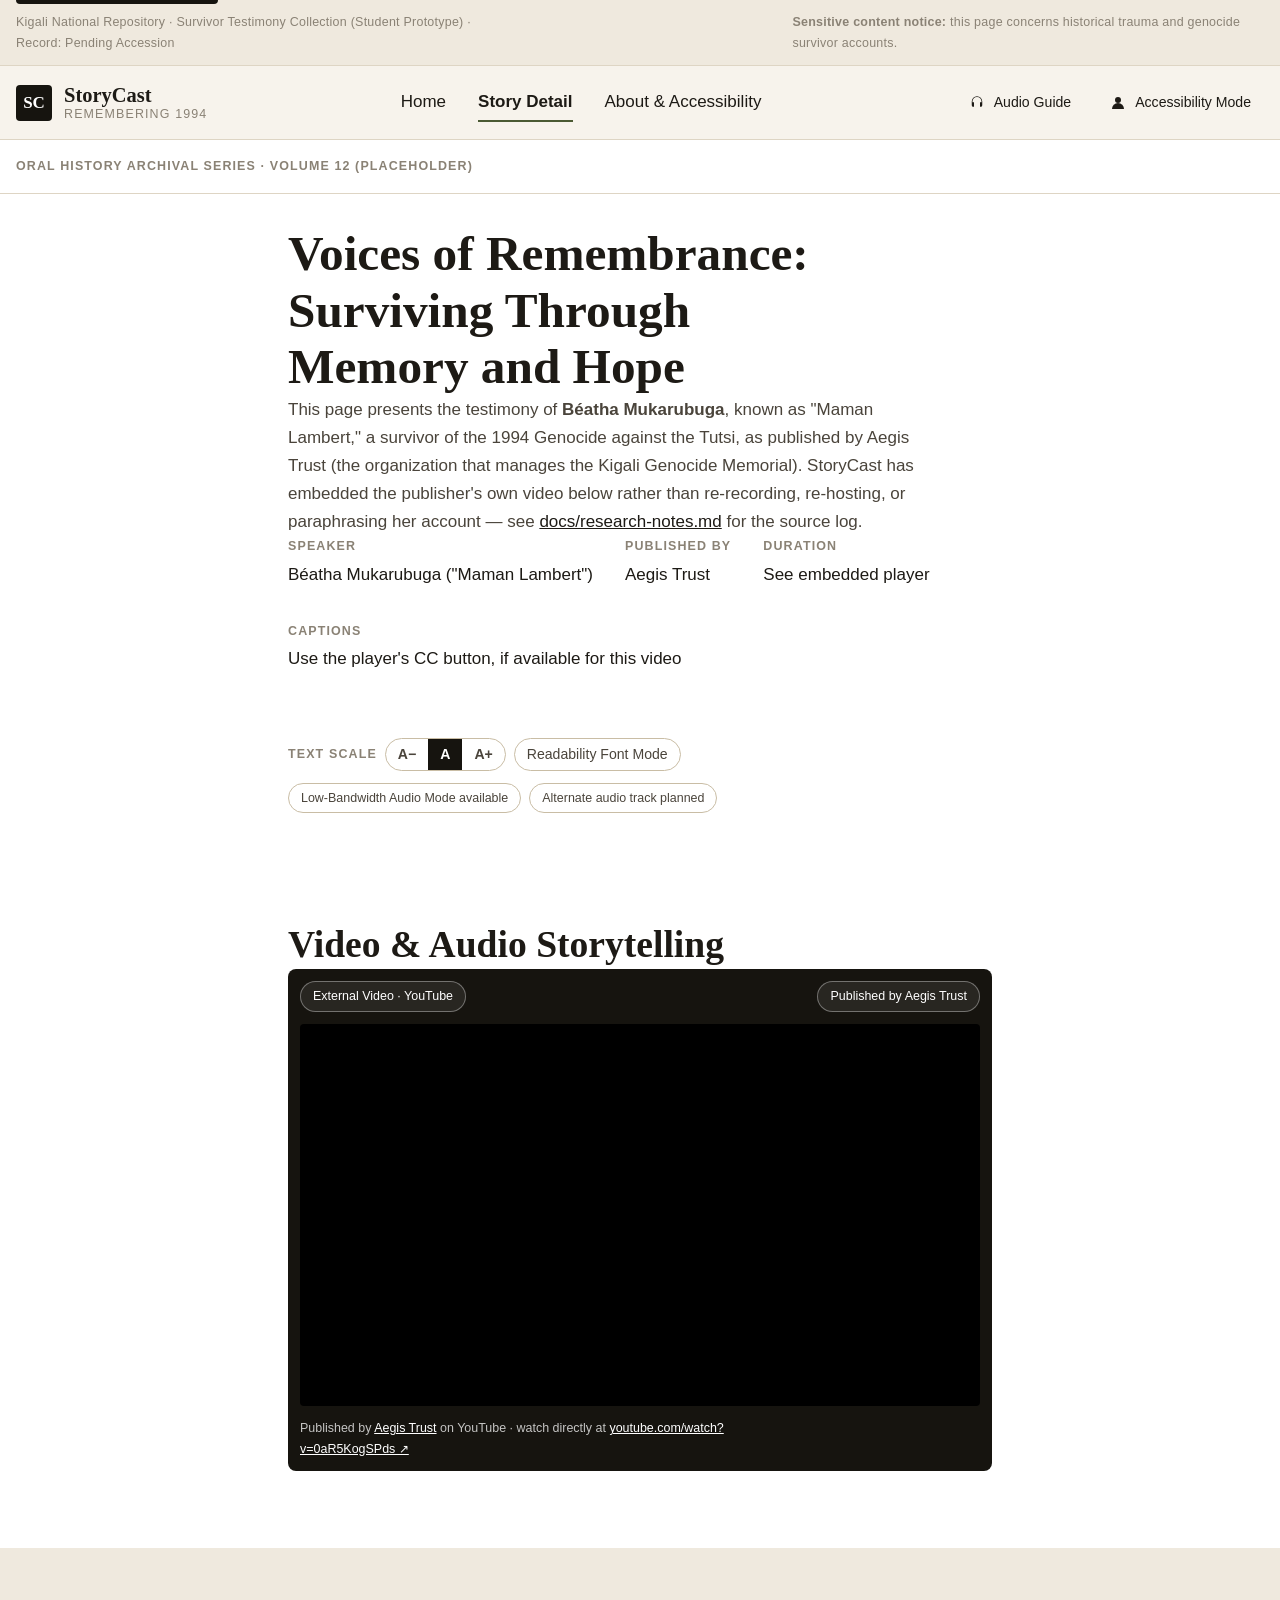
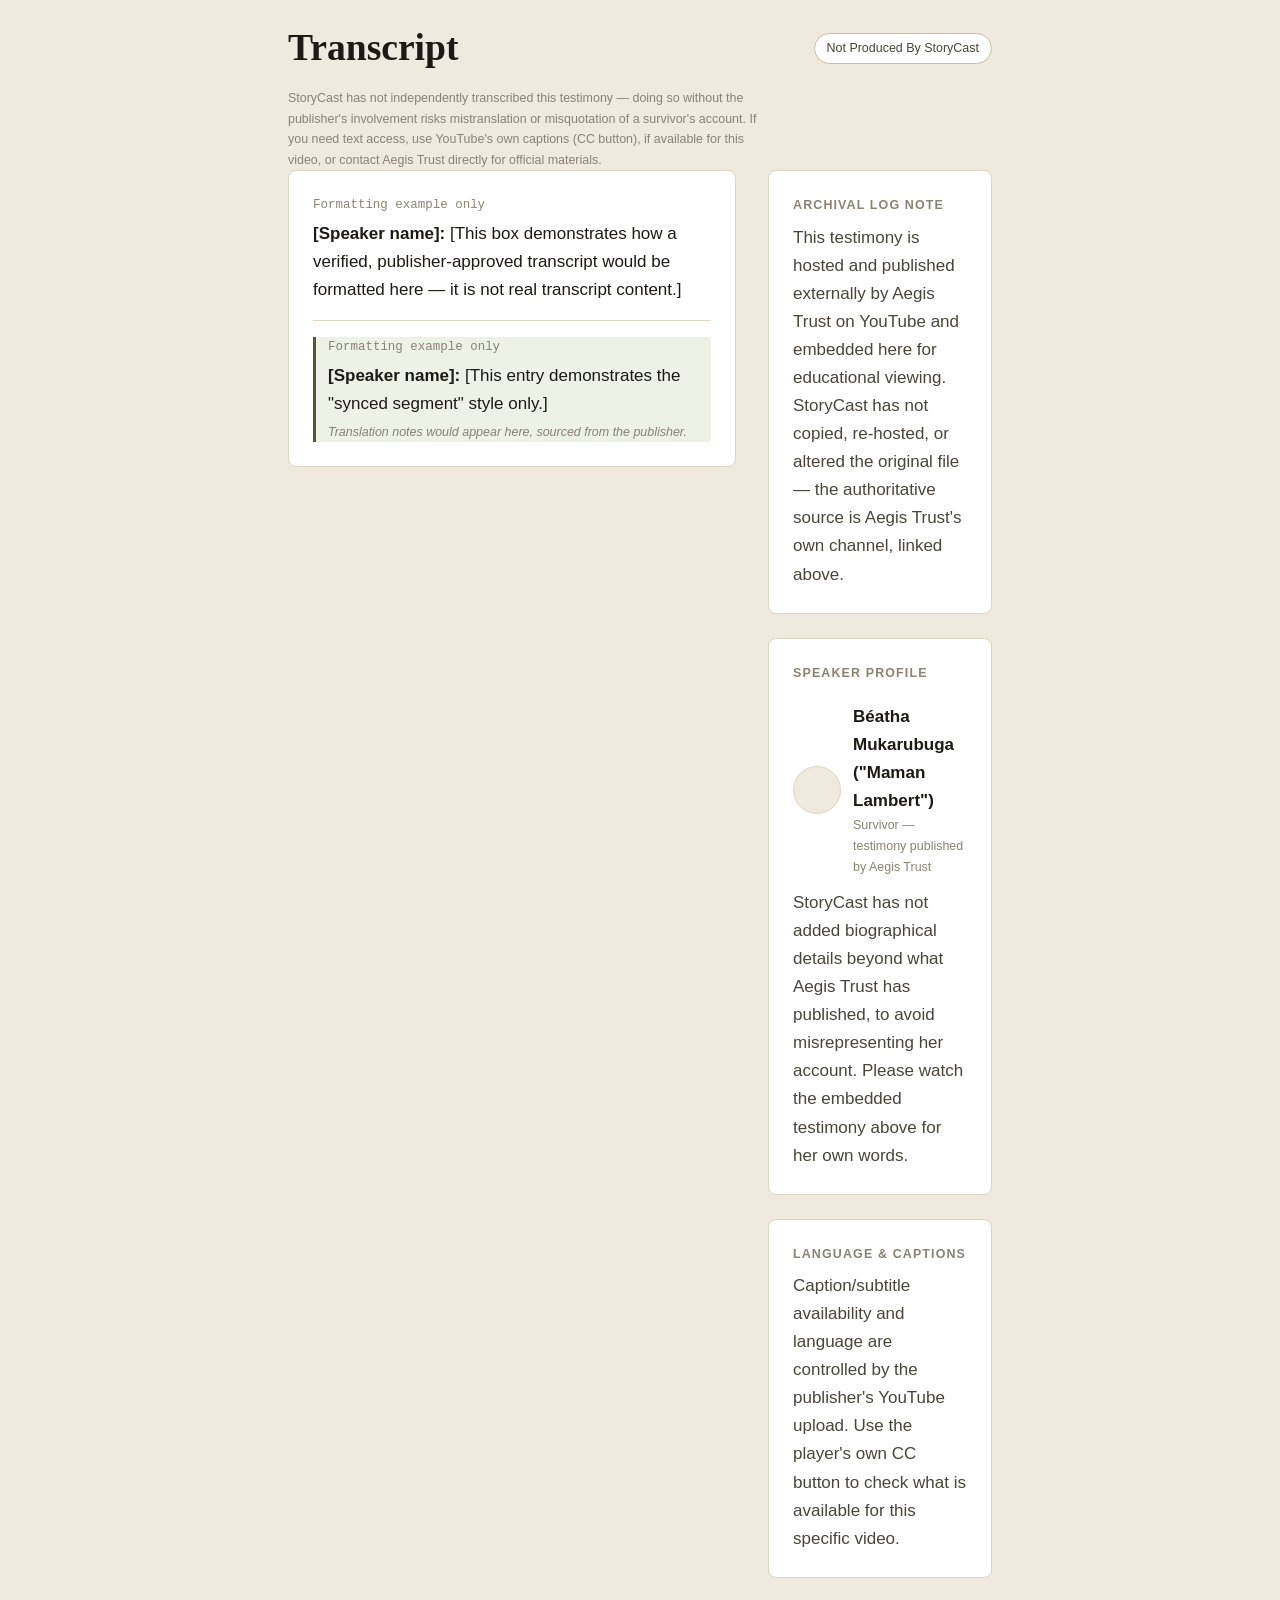
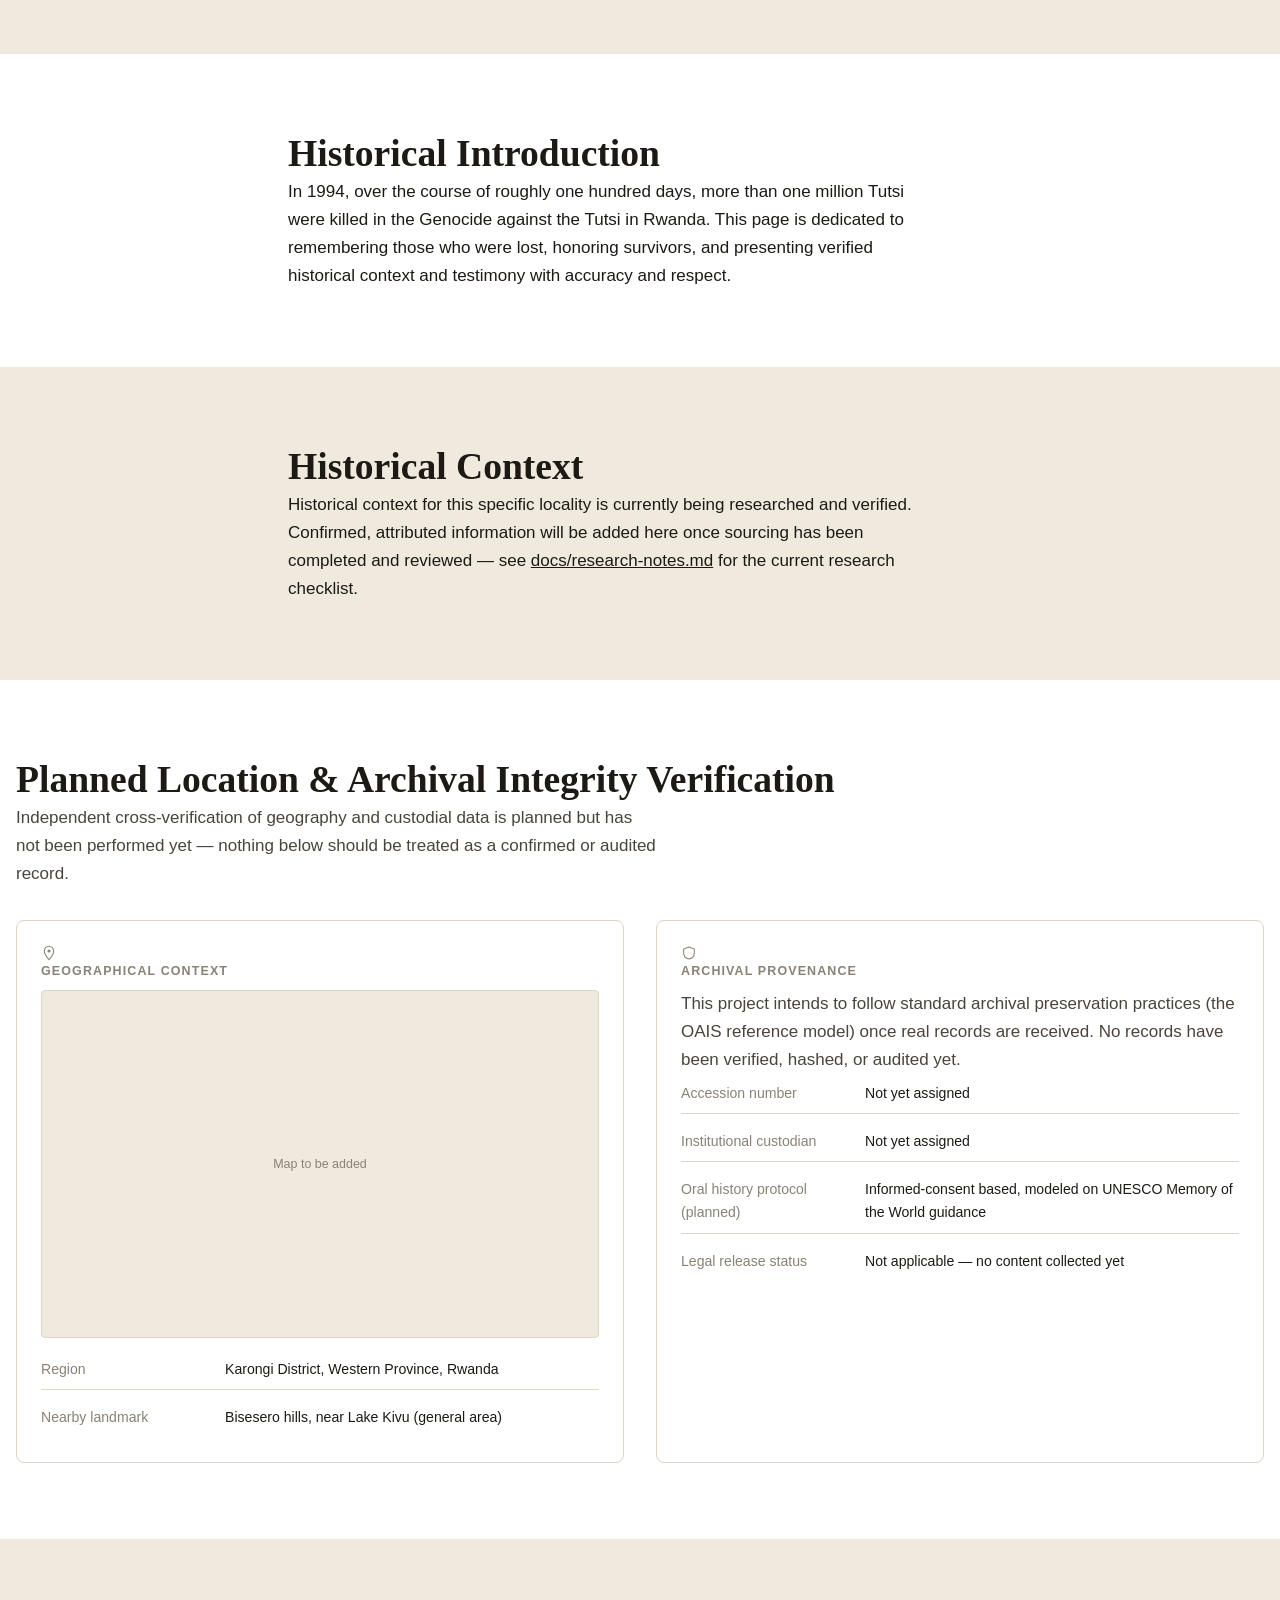
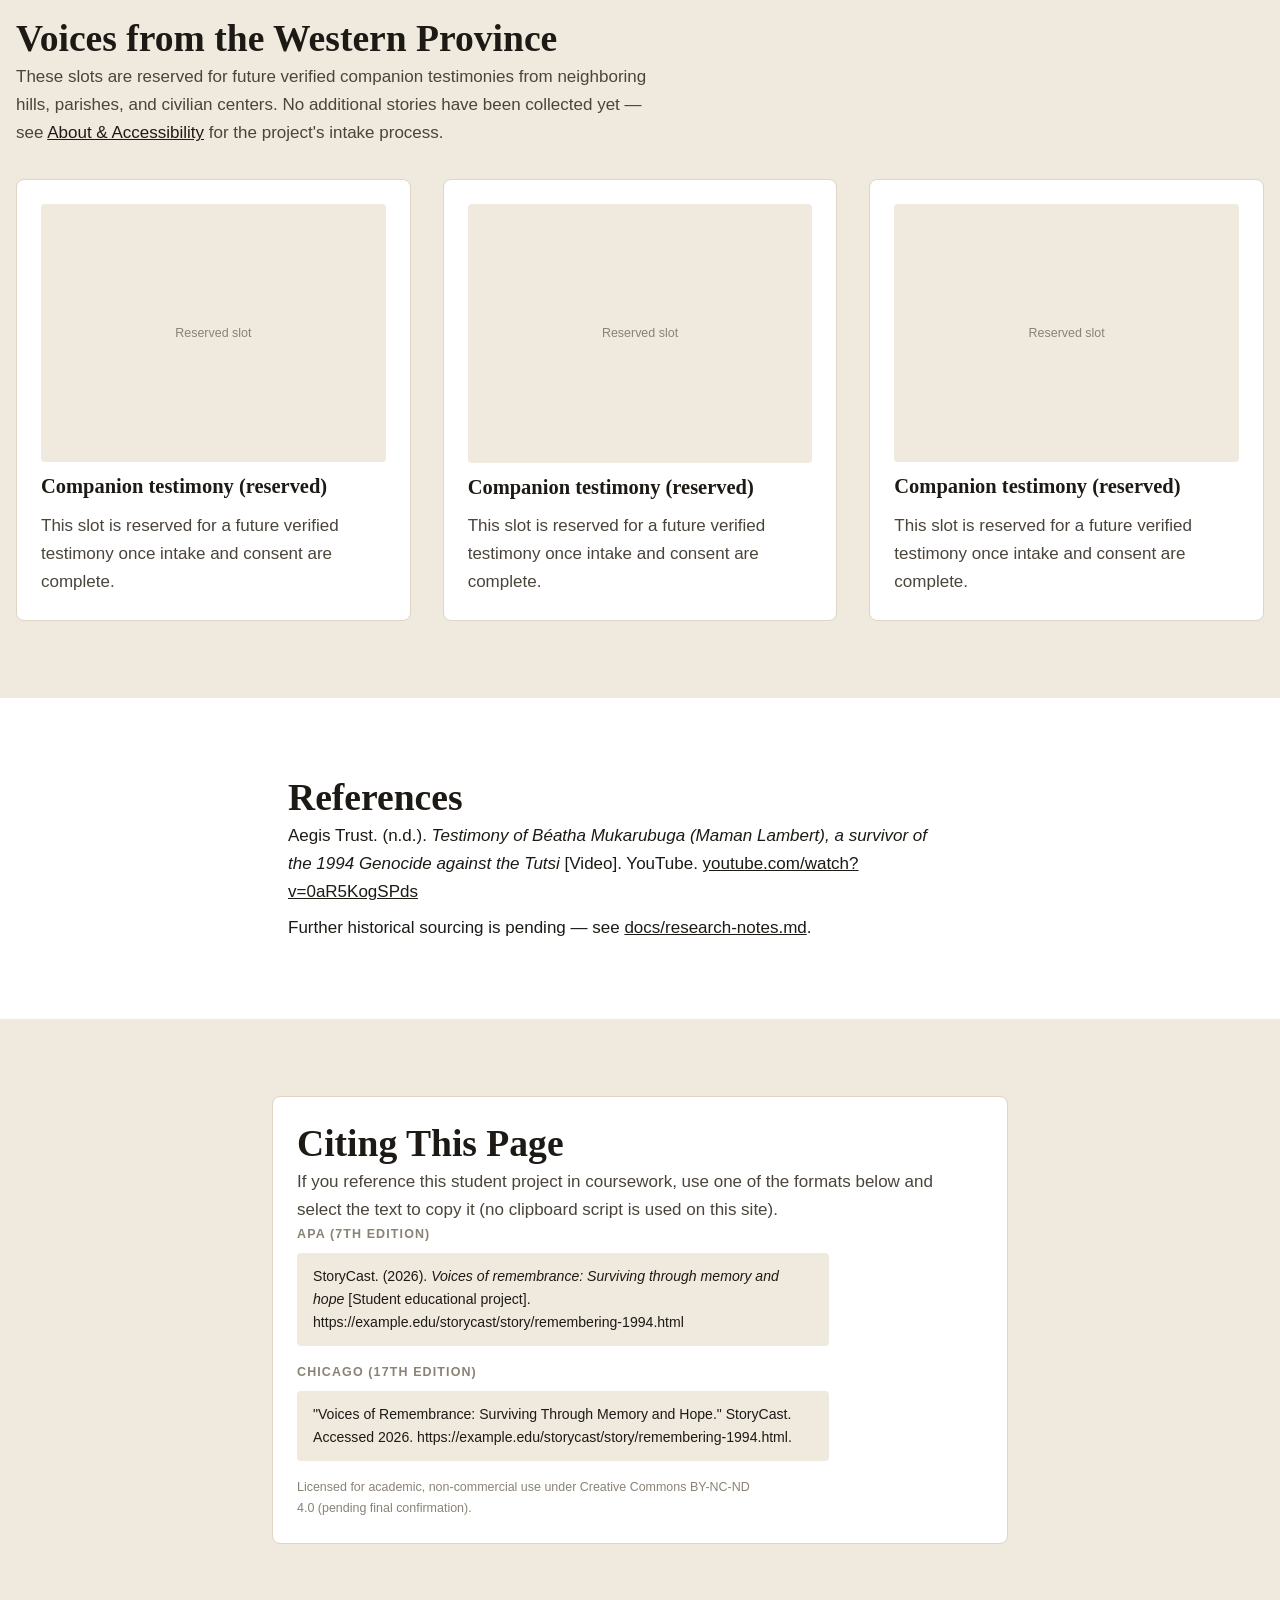
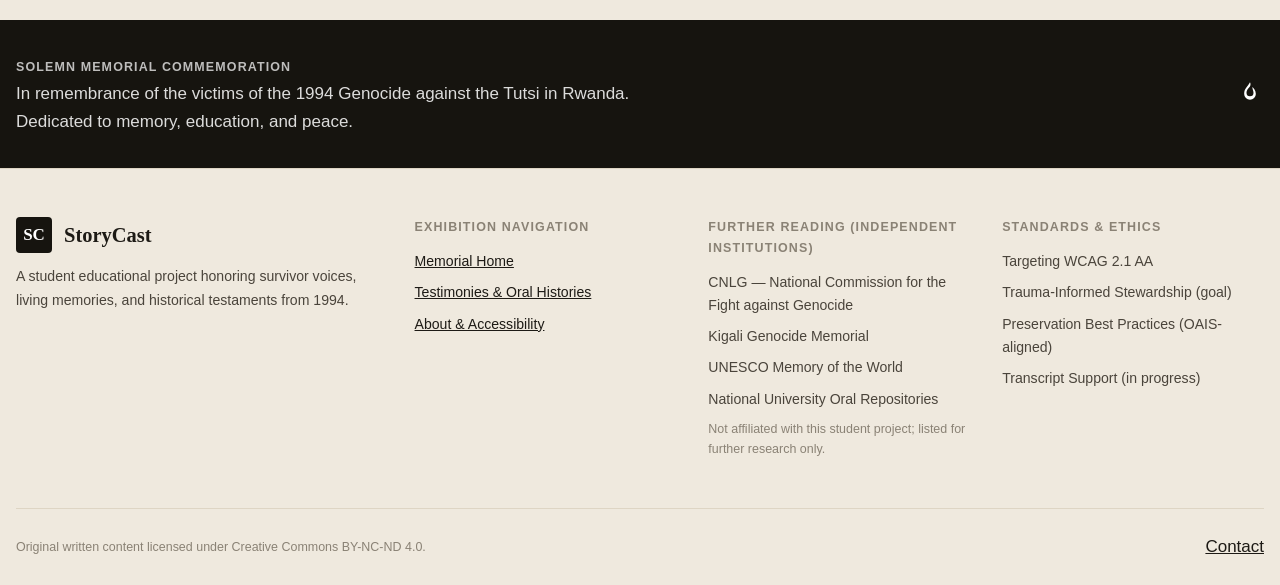
==== commit ecd3e794: "Adding images and videos" ====
--- a/story/remembering-1994.html
+++ b/story/remembering-1994.html
@@ -66,29 +66,31 @@
     <section class="section section--tight container container--narrow" aria-labelledby="story-heading">
       <h1 id="story-heading">Voices of Remembrance: Surviving Through Memory and Hope</h1>
       <p class="hero__lead">
-        This page is reserved for a verified first-hand account from the
-        Bisesero highlands of Karongi District, Western Province, focused on
-        community, survival, and resistance during the 1994 Genocide against
-        the Tutsi. The media, transcript, and attribution below are
-        structural placeholders pending verified source material — see
-        <a href="../docs/research-notes.md">docs/research-notes.md</a>.
+        This page presents the testimony of <strong>Béatha Mukarubuga</strong>,
+        known as "Maman Lambert," a survivor of the 1994 Genocide against the
+        Tutsi, as published by Aegis Trust (the organization that manages
+        the Kigali Genocide Memorial). StoryCast has embedded the publisher's
+        own video below rather than re-recording, re-hosting, or paraphrasing
+        her account — see
+        <a href="../docs/research-notes.md">docs/research-notes.md</a> for
+        the source log.
       </p>
       <dl class="story-meta">
         <div class="story-meta__item">
-          <dt class="label">Recorded Location</dt>
-          <dd>Karongi District, Western Province</dd>
+          <dt class="label">Speaker</dt>
+          <dd>Béatha Mukarubuga ("Maman Lambert")</dd>
         </div>
         <div class="story-meta__item">
-          <dt class="label">Recorded Date</dt>
-          <dd>To be confirmed upon verified intake</dd>
+          <dt class="label">Published By</dt>
+          <dd>Aegis Trust</dd>
         </div>
         <div class="story-meta__item">
           <dt class="label">Duration</dt>
-          <dd>To be confirmed upon verified intake</dd>
+          <dd>See embedded player</dd>
         </div>
         <div class="story-meta__item">
-          <dt class="label">Language</dt>
-          <dd>Kinyarwanda (planned), English translation</dd>
+          <dt class="label">Captions</dt>
+          <dd>Use the player's CC button, if available for this video</dd>
         </div>
       </dl>
     </section>
@@ -122,30 +124,23 @@
       <div class="media-player">
         <div class="media-panel">
           <div class="media-panel__badges">
-            <span class="chip chip--on-dark">Record: Pending Accession</span>
-            <span class="chip chip--on-dark">Not Yet Synchronized</span>
+            <span class="chip chip--on-dark">External Video · YouTube</span>
+            <span class="chip chip--on-dark">Published by Aegis Trust</span>
           </div>
-          <p class="media-placeholder">Media to be added — audio/video recording not yet provided</p>
-          <!--
-            TODO (media): Insert the verified video source once provided.
-            TODO (captions): Add a WebVTT caption file to ../assets/captions/
-            and reference it via the <track> element below. Do not enable
-            this markup until both files are verified.
-
-            <video controls preload="metadata" poster="../assets/images/TODO-poster.jpg">
-              <source src="../assets/video/TODO-remembering-1994.mp4" type="video/mp4">
-              <track kind="captions" src="../assets/captions/TODO-remembering-1994.vtt" srclang="en" label="English captions" default>
-              <p>Your browser does not support the video element. A full transcript is available below.</p>
-            </video>
-
-            TODO (audio alternative):
-            <audio controls preload="metadata">
-              <source src="../assets/audio/TODO-remembering-1994.mp3" type="audio/mpeg">
-              <p>Your browser does not support the audio element. A full transcript is available below.</p>
-            </audio>
-          -->
-          <p class="media-panel__note">
-            <span>Once provided, a low-bandwidth (64kbps) audio-only version will be offered alongside the master recording.</span>
+          <div class="video-embed">
+            <iframe
+              src="https://www.youtube.com/embed/0aR5KogSPds"
+              title="Testimony of Béatha Mukarubuga (Maman Lambert), a survivor of the 1994 Genocide against the Tutsi — Aegis Trust"
+              allow="accelerometer; clipboard-write; encrypted-media; gyroscope; picture-in-picture; web-share"
+              referrerpolicy="strict-origin-when-cross-origin"
+              loading="lazy"
+              allowfullscreen></iframe>
+          </div>
+          <p class="media-panel__credit">
+            Published by
+            <a href="https://www.youtube.com/@AegisTrust" target="_blank" rel="noopener">Aegis Trust</a>
+            on YouTube · watch directly at
+            <a href="https://www.youtube.com/watch?v=0aR5KogSPds" target="_blank" rel="noopener">youtube.com/watch?v=0aR5KogSPds ↗</a>
           </p>
         </div>
       </div>
@@ -156,25 +151,27 @@
       <div class="container container--narrow">
         <div class="section-kicker">
           <h2 id="transcript-heading">Transcript</h2>
-          <span class="chip">Placeholder — Not Yet Verified</span>
-        </div>
-        <p class="transcript__find-hint">Use your browser's Find feature (Ctrl/Cmd+F) to search this page once a real transcript is added.</p>
+          <span class="chip">Not Produced By StoryCast</span>
+        </div>
+        <p class="transcript__find-hint">
+          StoryCast has not independently transcribed this testimony — doing
+          so without the publisher's involvement risks mistranslation or
+          misquotation of a survivor's account. If you need text access, use
+          YouTube's own captions (CC button), if available for this video,
+          or contact Aegis Trust directly for official materials.
+        </p>
 
         <div class="transcript-layout">
           <div class="transcript">
             <div class="transcript__body">
               <article class="transcript__entry">
-                <span class="transcript__time">00:00 – 00:00 (placeholder)</span>
-                <p><span class="transcript__speaker">Narrator (name pending verified consent):</span> [Transcript text pending a verified recording and translation.]</p>
+                <span class="transcript__time">Formatting example only</span>
+                <p><span class="transcript__speaker">[Speaker name]:</span> [This box demonstrates how a verified, publisher-approved transcript would be formatted here — it is not real transcript content.]</p>
               </article>
               <article class="transcript__entry transcript__entry--synced">
-                <span class="transcript__time">00:00 – 00:00 (example formatting only)</span>
-                <p><span class="transcript__speaker">Narrator (name pending verified consent):</span> [This entry demonstrates the "synced segment" formatting style only — it is not a real transcript excerpt.]</p>
-                <span class="transcript__translation-note">Translation notes will appear here once available.</span>
-              </article>
-              <article class="transcript__entry">
-                <span class="transcript__time">00:00 – 00:00 (placeholder)</span>
-                <p><span class="transcript__speaker">Narrator (name pending verified consent):</span> [Transcript text pending a verified recording and translation.]</p>
+                <span class="transcript__time">Formatting example only</span>
+                <p><span class="transcript__speaker">[Speaker name]:</span> [This entry demonstrates the "synced segment" style only.]</p>
+                <span class="transcript__translation-note">Translation notes would appear here, sourced from the publisher.</span>
               </article>
             </div>
           </div>
@@ -183,10 +180,11 @@
             <aside class="aside-box" aria-labelledby="archival-log-title">
               <p class="aside-box__title" id="archival-log-title">Archival Log Note</p>
               <p class="card__text">
-                This interview protocol is modeled on standard informed-consent
-                oral history practice. No recording has been logged yet; this
-                box will document consent, storage format, and preservation
-                location once intake is complete.
+                This testimony is hosted and published externally by Aegis
+                Trust on YouTube and embedded here for educational viewing.
+                StoryCast has not copied, re-hosted, or altered the original
+                file — the authoritative source is Aegis Trust's own
+                channel, linked above.
               </p>
             </aside>
 
@@ -195,23 +193,24 @@
               <div class="speaker-profile__header">
                 <span class="speaker-profile__avatar" aria-hidden="true"></span>
                 <div>
-                  <p class="speaker-profile__name">Name pending verified consent</p>
-                  <p class="speaker-profile__role">Survivor &amp; Community Historian, Western Province (role to be confirmed)</p>
+                  <p class="speaker-profile__name">Béatha Mukarubuga ("Maman Lambert")</p>
+                  <p class="speaker-profile__role">Survivor — testimony published by Aegis Trust</p>
                 </div>
               </div>
               <p class="card__text">
-                Biographical details will be added here only with the
-                speaker's explicit, informed consent.
+                StoryCast has not added biographical details beyond what
+                Aegis Trust has published, to avoid misrepresenting her
+                account. Please watch the embedded testimony above for her
+                own words.
               </p>
-              <p class="label">Status: intake pending</p>
             </aside>
 
             <aside class="aside-box" aria-labelledby="linguistic-verification-title">
-              <p class="aside-box__title" id="linguistic-verification-title">Linguistic Verification (Planned)</p>
+              <p class="aside-box__title" id="linguistic-verification-title">Language &amp; Captions</p>
               <p class="card__text">
-                Audio will be checked against native Kinyarwanda regional
-                dialects to help prevent mistranslation once a recording is
-                received.
+                Caption/subtitle availability and language are controlled by
+                the publisher's YouTube upload. Use the player's own CC
+                button to check what is available for this specific video.
               </p>
             </aside>
           </div>
@@ -319,7 +318,8 @@
     <section class="section container container--narrow" aria-labelledby="references-heading">
       <h2 id="references-heading">References</h2>
       <ul class="reference-list">
-        <li>References pending verified research (see <a href="../docs/research-notes.md">docs/research-notes.md</a>).</li>
+        <li>Aegis Trust. (n.d.). <em>Testimony of Béatha Mukarubuga (Maman Lambert), a survivor of the 1994 Genocide against the Tutsi</em> [Video]. YouTube. <a href="https://www.youtube.com/watch?v=0aR5KogSPds" target="_blank" rel="noopener">youtube.com/watch?v=0aR5KogSPds</a></li>
+        <li>Further historical sourcing is pending — see <a href="../docs/research-notes.md">docs/research-notes.md</a>.</li>
       </ul>
     </section>
 
--- a/css/main.css
+++ b/css/main.css
@@ -676,6 +676,17 @@
       min-height: 22rem;
     }
   }
+  .media-figure__image {
+    display: block;
+    width: 100%;
+    height: 16rem;
+    object-fit: cover;
+  }
+  @media (min-width: 48rem) {
+    .media-figure__image {
+      height: 22rem;
+    }
+  }
   .media-figure figcaption {
     position: absolute;
     inset-inline: 0;
@@ -849,6 +860,26 @@
     width: 100%;
     border-radius: var(--radius-sm);
     background-color: #000;
+  }
+  .video-embed {
+    aspect-ratio: 16/9;
+    width: 100%;
+    border-radius: var(--radius-sm);
+    overflow: hidden;
+    background-color: #000;
+  }
+  .video-embed iframe {
+    width: 100%;
+    height: 100%;
+    border: 0;
+    display: block;
+  }
+  .media-panel__credit {
+    font-size: var(--font-size-xs);
+    color: rgba(255, 255, 255, 0.75);
+  }
+  .media-panel__credit a {
+    color: var(--color-white);
   }
   .media-panel__caption {
     display: flex;
